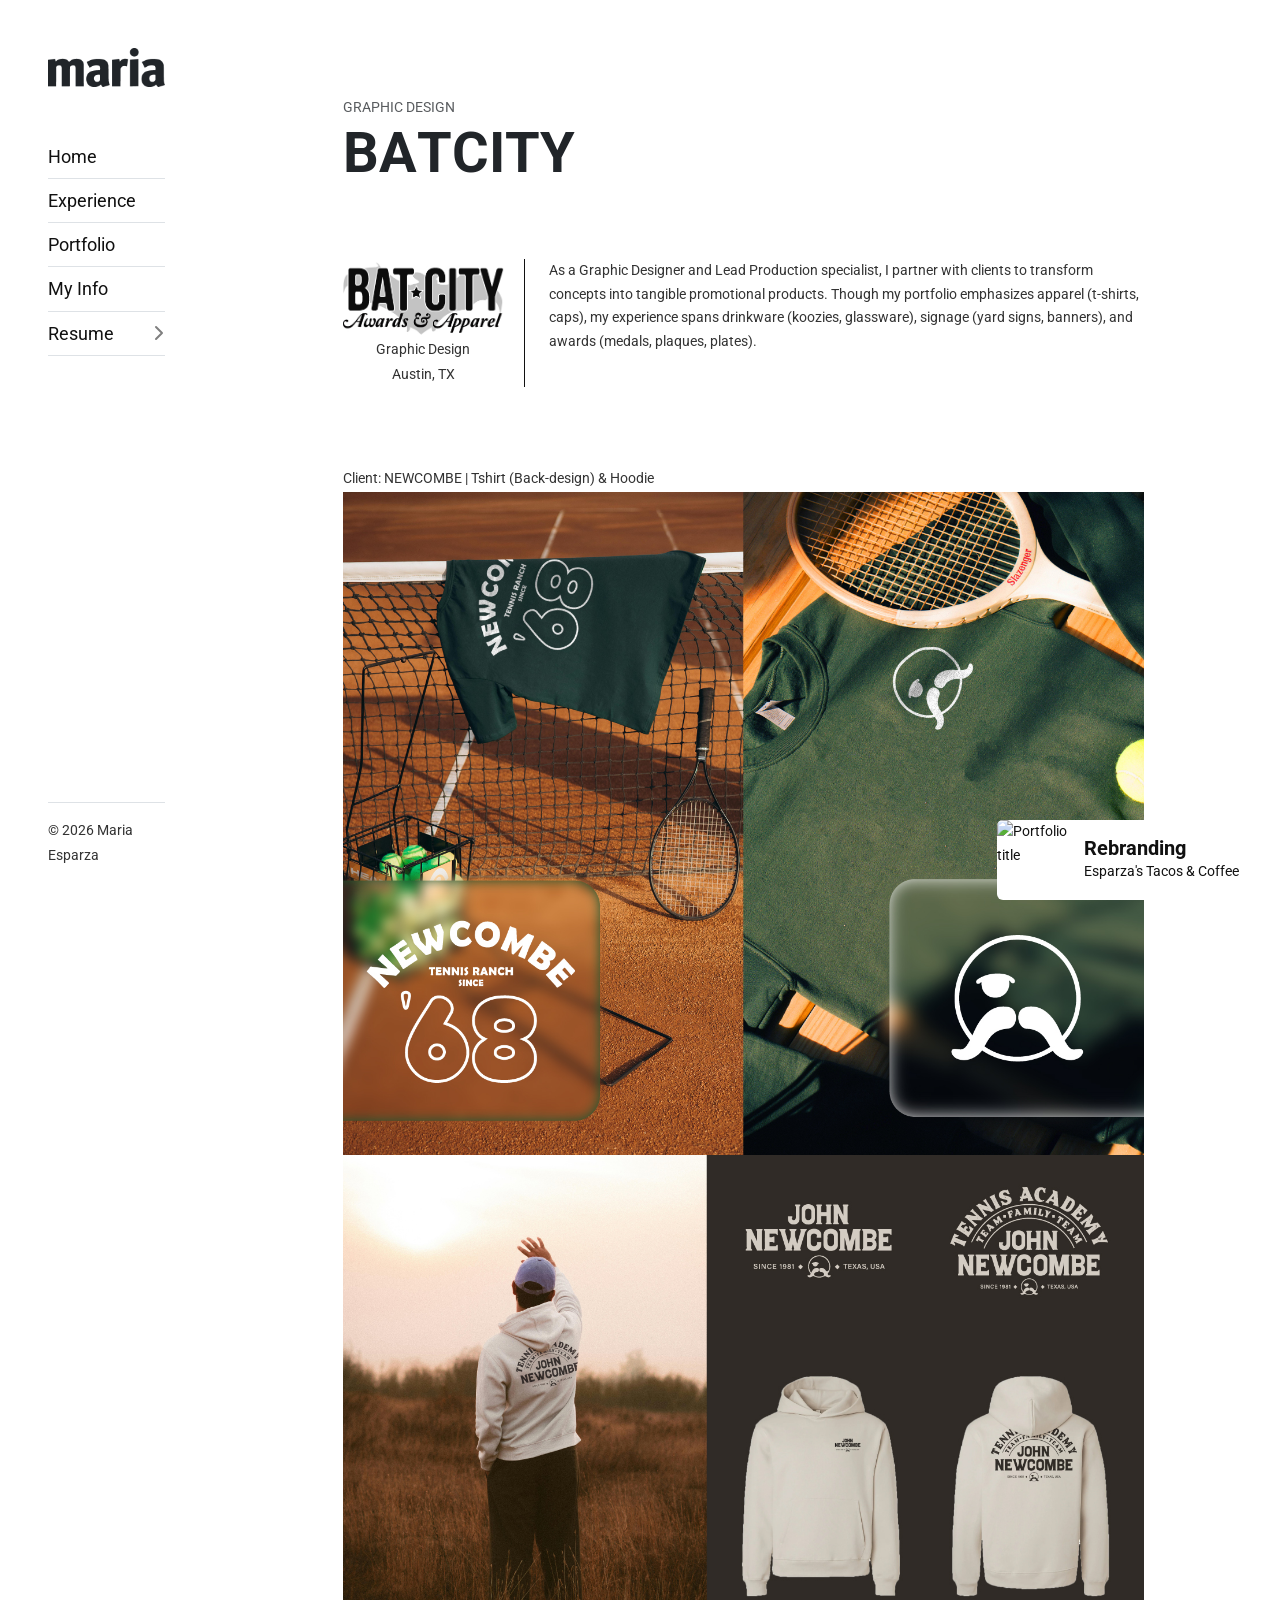
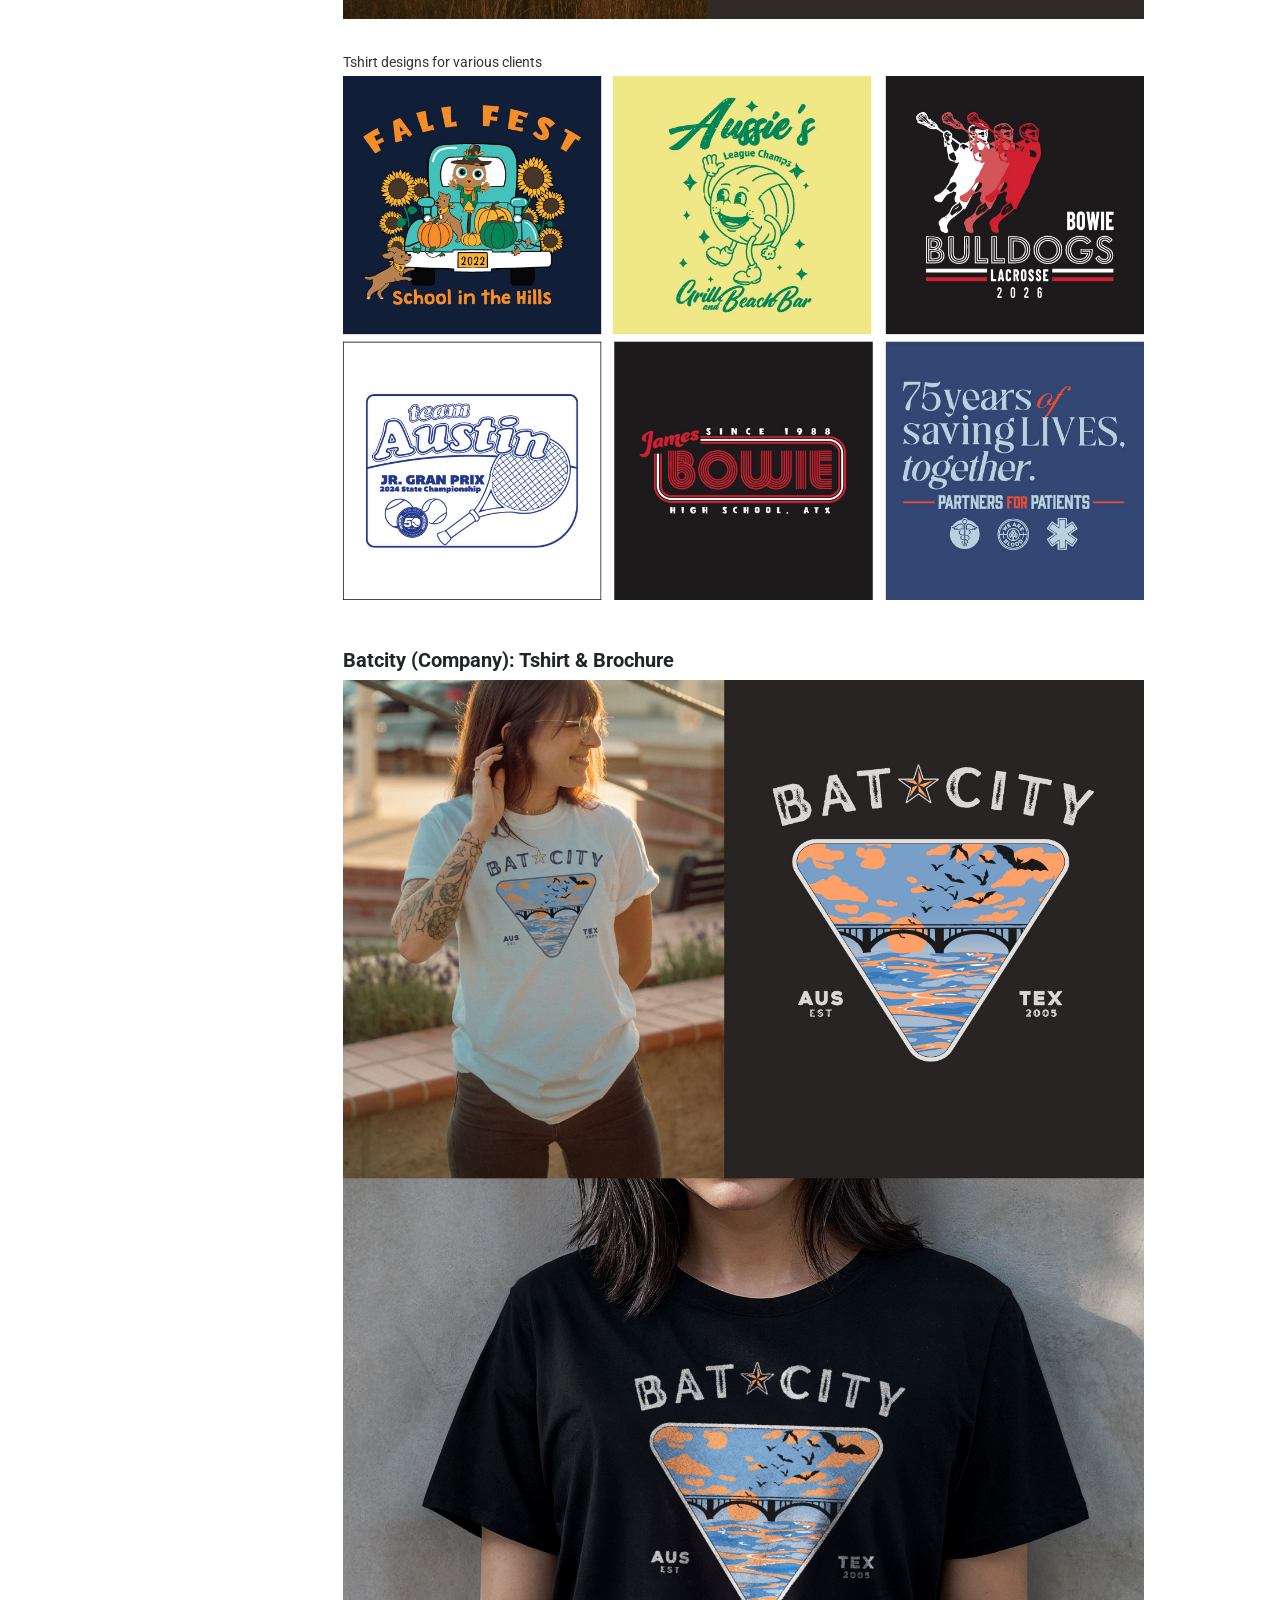
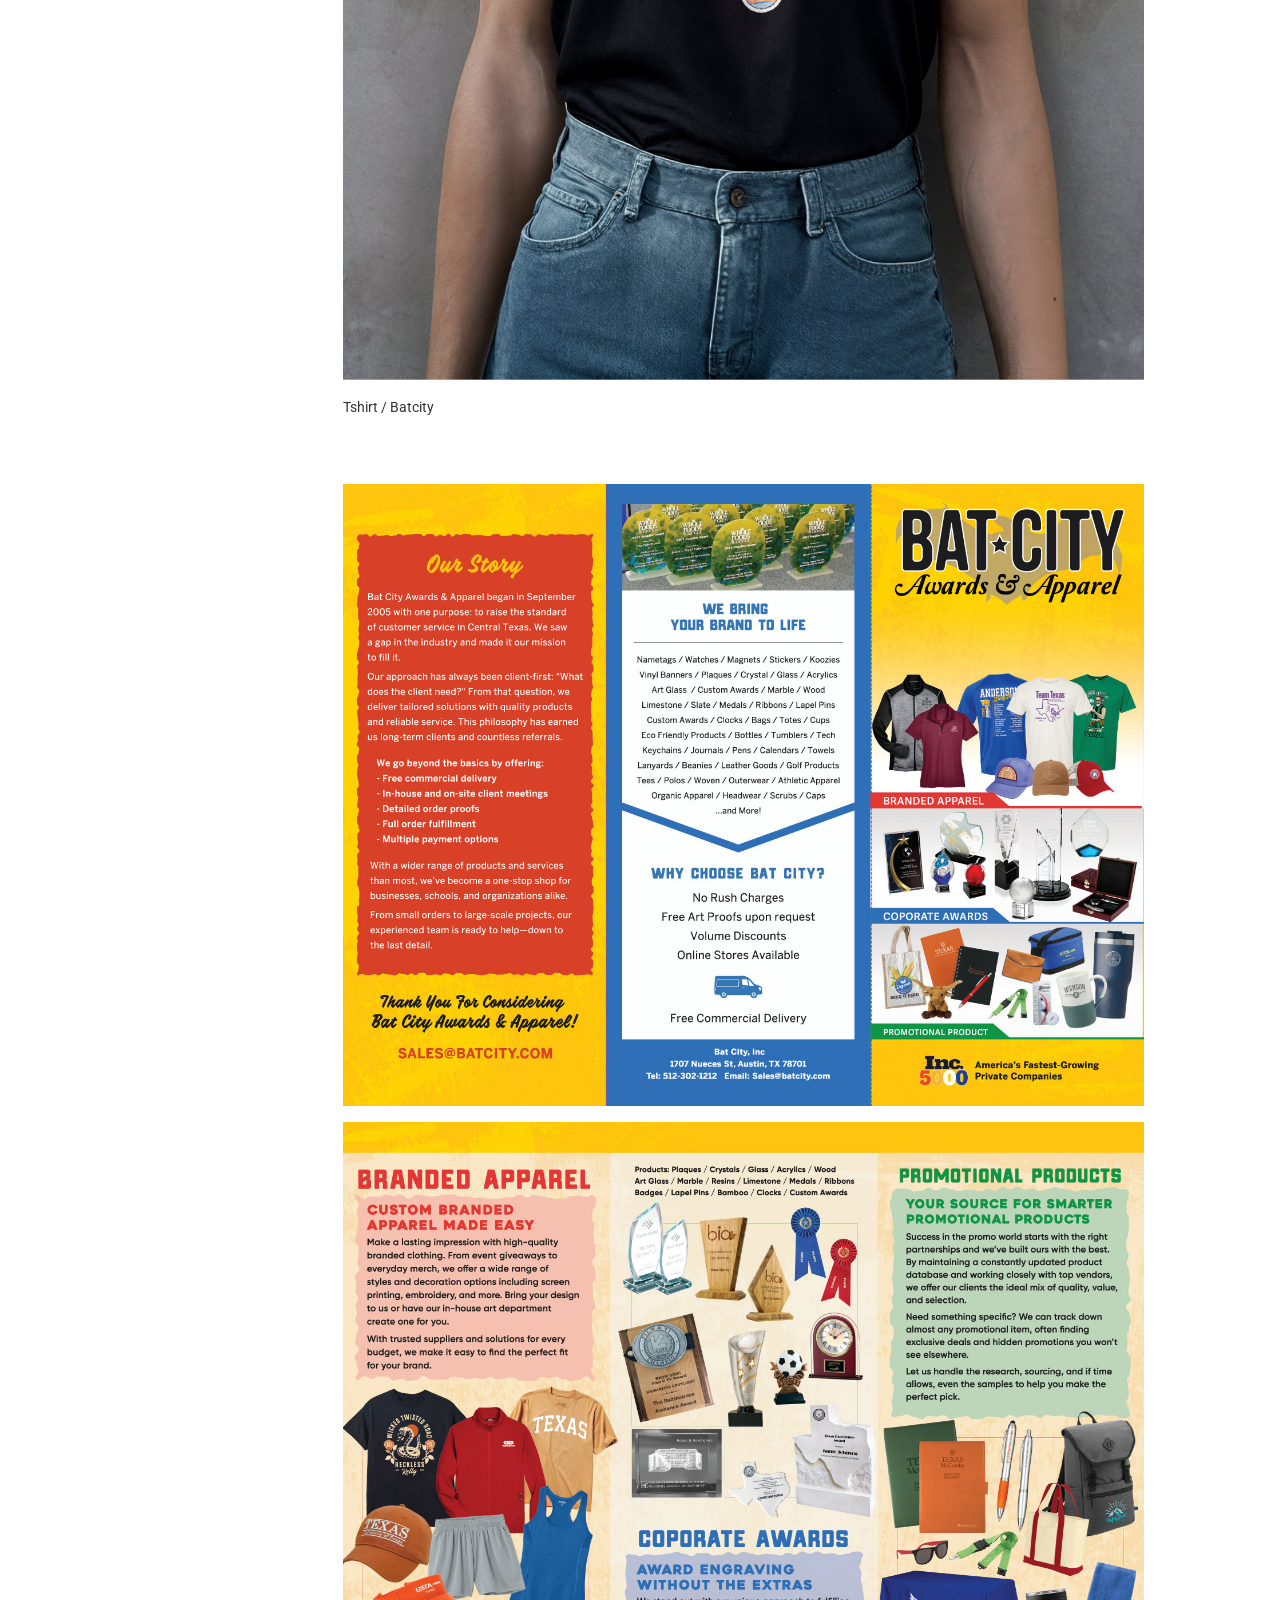
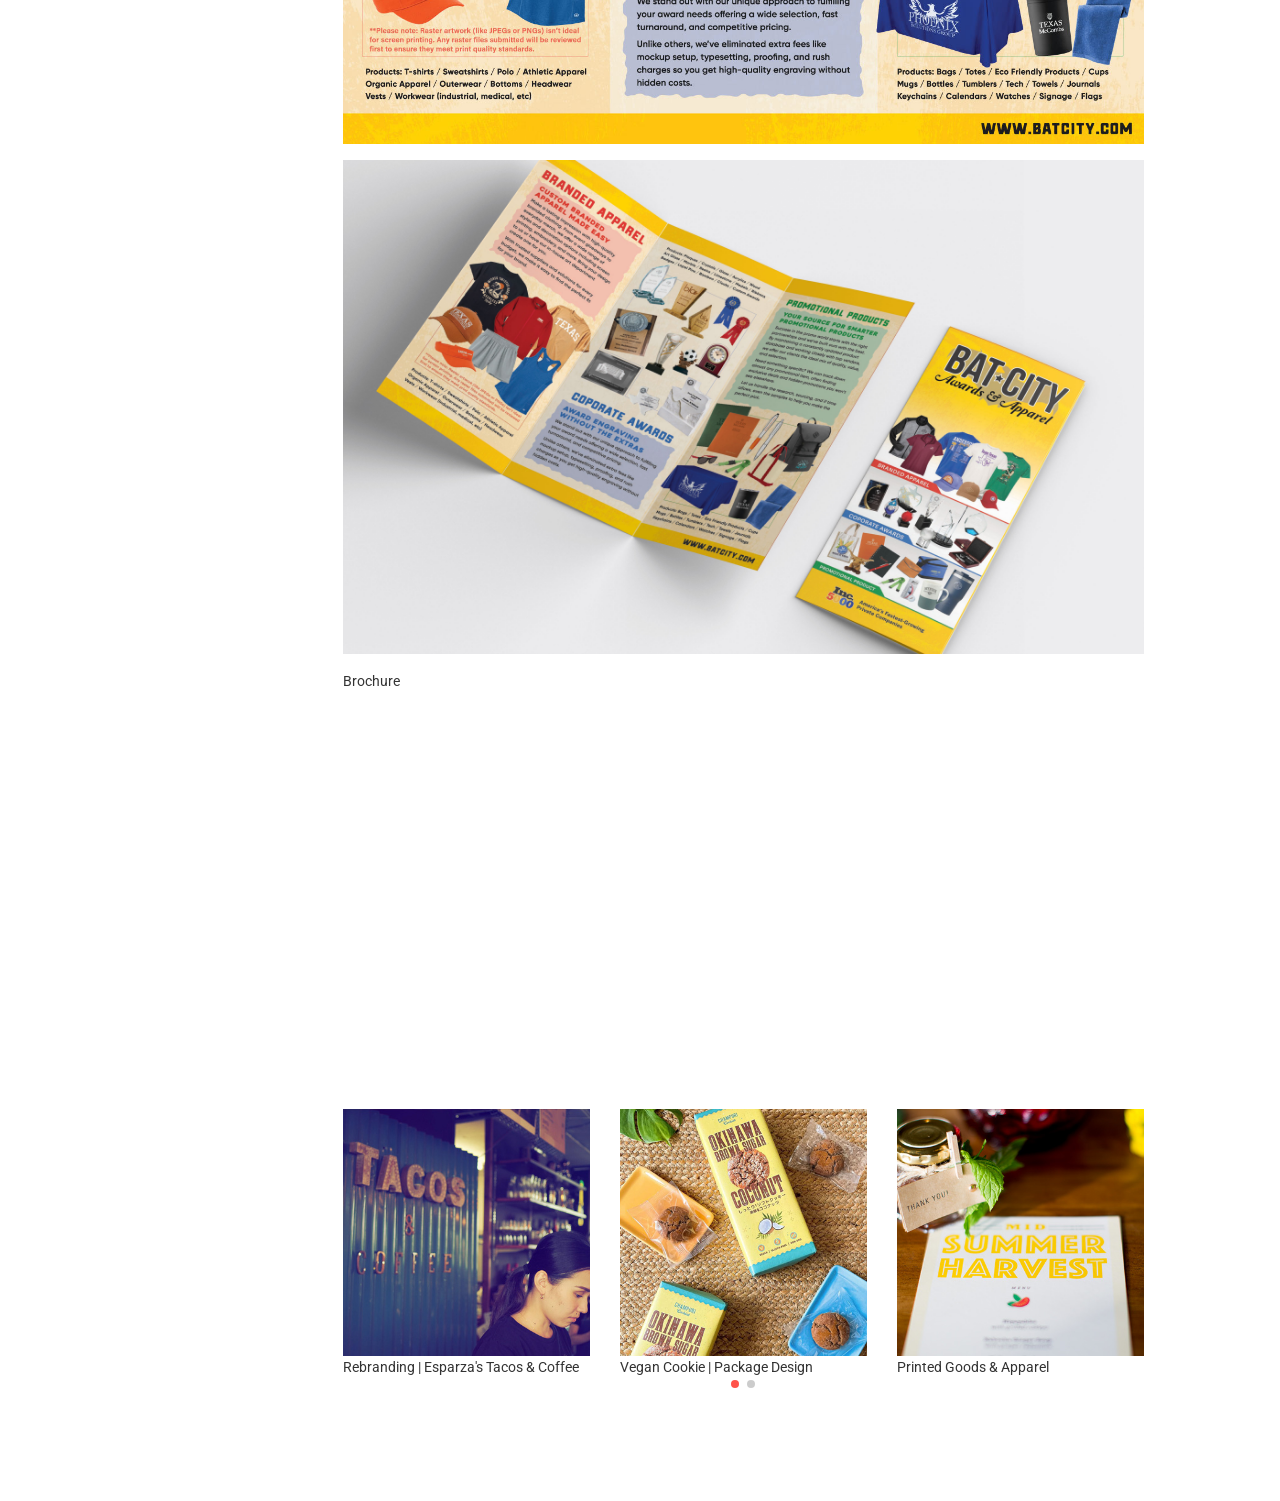
==== batcity-portfolio.html @ 0010e44d "Add files via upload" ====
<!DOCTYPE html>
<html lang="en">

<head>
  <title>Batcity</title>
  <meta charset="utf-8">
  <meta http-equiv="X-UA-Compatible" content="IE=edge">
  <meta name="viewport" content="width=device-width, initial-scale=1.0">
  <meta name="format-detection" content="telephone=no">
  <meta name="apple-mobile-web-app-capable" content="yes">
  <meta name="author" content="">
  <meta name="keywords" content="">
  <meta name="description" content="">
  <link rel="stylesheet" type="text/css" href="css/vendor.css">
  <link href="https://cdn.jsdelivr.net/npm/bootstrap@5.3.1/dist/css/bootstrap.min.css" rel="stylesheet"
    integrity="sha384-4bw+/aepP/YC94hEpVNVgiZdgIC5+VKNBQNGCHeKRQN+PtmoHDEXuppvnDJzQIu9" crossorigin="anonymous">
  <link rel="stylesheet" type="text/css" href="style.css">

  <link rel="preconnect" href="https://fonts.googleapis.com">
  <link rel="preconnect" href="https://fonts.gstatic.com" crossorigin>
  <link href="https://fonts.googleapis.com/css2?family=Roboto:wght@100;300;400;700;900&display=swap" rel="stylesheet">
</head>

<body class="bg-body homepage post-template">
  <svg xmlns="http://www.w3.org/2000/svg" style="display: none;">
		<defs>
			<symbol xmlns="http://www.w3.org/2000/svg" id="instagram" viewBox="0 0 15 15">
				<path fill="none" stroke="currentColor"
					d="M11 3.5h1M4.5.5h6a4 4 0 0 1 4 4v6a4 4 0 0 1-4 4h-6a4 4 0 0 1-4-4v-6a4 4 0 0 1 4-4Zm3 10a3 3 0 1 1 0-6a3 3 0 0 1 0 6Z" />
			</symbol>
			<symbol xmlns="http://www.w3.org/2000/svg" id="facebook" viewBox="0 0 15 15">
				<path fill="none" stroke="currentColor"
					d="M7.5 14.5a7 7 0 1 1 0-14a7 7 0 0 1 0 14Zm0 0v-8a2 2 0 0 1 2-2h.5m-5 4h5" />
			</symbol>
			<symbol xmlns="http://www.w3.org/2000/svg" id="twitter" viewBox="0 0 15 15">
				<path fill="currentColor"
					d="m14.478 1.5l.5-.033a.5.5 0 0 0-.871-.301l.371.334Zm-.498 2.959a.5.5 0 1 0-1 0h1Zm-6.49.082h-.5h.5Zm0 .959h.5h-.5Zm-6.99 7V12a.5.5 0 0 0-.278.916L.5 12.5Zm.998-11l.469-.175a.5.5 0 0 0-.916-.048l.447.223Zm3.994 9l.354.353a.5.5 0 0 0-.195-.827l-.159.474Zm7.224-8.027l-.37.336l.18.199l.265-.04l-.075-.495Zm1.264-.94c.051.778.003 1.25-.123 1.606c-.122.345-.336.629-.723 1l.692.722c.438-.42.776-.832.974-1.388c.193-.546.232-1.178.177-2.006l-.998.066Zm0 3.654V4.46h-1v.728h1Zm-6.99-.646V5.5h1v-.959h-1Zm0 .959V6h1v-.5h-1ZM10.525 1a3.539 3.539 0 0 0-3.537 3.541h1A2.539 2.539 0 0 1 10.526 2V1Zm2.454 4.187C12.98 9.503 9.487 13 5.18 13v1c4.86 0 8.8-3.946 8.8-8.813h-1ZM1.03 1.675C1.574 3.127 3.614 6 7.49 6V5C4.174 5 2.421 2.54 1.966 1.325l-.937.35Zm.021-.398C.004 3.373-.157 5.407.604 7.139c.759 1.727 2.392 3.055 4.73 3.835l.317-.948c-2.155-.72-3.518-1.892-4.132-3.29c-.612-1.393-.523-3.11.427-5.013l-.895-.446Zm4.087 8.87C4.536 10.75 2.726 12 .5 12v1c2.566 0 4.617-1.416 5.346-2.147l-.708-.706Zm7.949-8.009A3.445 3.445 0 0 0 10.526 1v1c.721 0 1.37.311 1.82.809l.74-.671Zm-.296.83a3.513 3.513 0 0 0 2.06-1.134l-.744-.668a2.514 2.514 0 0 1-1.466.813l.15.989ZM.222 12.916C1.863 14.01 3.583 14 5.18 14v-1c-1.63 0-3.048-.011-4.402-.916l-.556.832Z" />
			</symbol>
			<symbol xmlns="http://www.w3.org/2000/svg" id="pinterest" viewBox="0 0 15 15">
				<path fill="none" stroke="currentColor"
					d="m4.5 13.5l3-7m-3.236 3a2.989 2.989 0 0 1-.764-2V7A3.5 3.5 0 0 1 7 3.5h1A3.5 3.5 0 0 1 11.5 7v.5a3 3 0 0 1-3 3a2.081 2.081 0 0 1-1.974-1.423L6.5 9m1 5.5a7 7 0 1 1 0-14a7 7 0 0 1 0 14Z" />
			</symbol>
			<symbol xmlns="http://www.w3.org/2000/svg" id="youtube" viewBox="0 0 15 15">
				<path fill="currentColor"
					d="m1.61 12.738l-.104.489l.105-.489Zm11.78 0l.104.489l-.105-.489Zm0-10.476l.104-.489l-.105.489Zm-11.78 0l.106.489l-.105-.489ZM6.5 5.5l.277-.416A.5.5 0 0 0 6 5.5h.5Zm0 4H6a.5.5 0 0 0 .777.416L6.5 9.5Zm3-2l.277.416a.5.5 0 0 0 0-.832L9.5 7.5ZM0 3.636v7.728h1V3.636H0Zm15 7.728V3.636h-1v7.728h1ZM1.506 13.227c3.951.847 8.037.847 11.988 0l-.21-.978a27.605 27.605 0 0 1-11.568 0l-.21.978ZM13.494 1.773a28.606 28.606 0 0 0-11.988 0l.21.978a27.607 27.607 0 0 1 11.568 0l.21-.978ZM15 3.636c0-.898-.628-1.675-1.506-1.863l-.21.978c.418.09.716.458.716.885h1Zm-1 7.728a.905.905 0 0 1-.716.885l.21.978A1.905 1.905 0 0 0 15 11.364h-1Zm-14 0c0 .898.628 1.675 1.506 1.863l.21-.978A.905.905 0 0 1 1 11.364H0Zm1-7.728c0-.427.298-.796.716-.885l-.21-.978A1.905 1.905 0 0 0 0 3.636h1ZM6 5.5v4h1v-4H6Zm.777 4.416l3-2l-.554-.832l-3 2l.554.832Zm3-2.832l-3-2l-.554.832l3 2l.554-.832Z" />
			</symbol>
			<symbol xmlns="http://www.w3.org/2000/svg" id="dribble" viewBox="0 0 15 15">
				<path fill="none" stroke="currentColor" stroke-linecap="round" stroke-linejoin="round"
					d="M4.839 1.024c3.346 4.041 5.096 7.922 5.704 12.782M.533 6.82c5.985-.138 9.402-1.083 11.97-4.216M2.7 12.594c3.221-4.902 7.171-5.65 11.755-4.293M14.5 7.5a7 7 0 1 0-14 0a7 7 0 0 0 14 0Z" />
			</symbol>
			<symbol xmlns="http://www.w3.org/2000/svg" id="calendar" viewBox="0 0 24 24">
				<g fill="none" stroke="currentColor" stroke-linecap="round" stroke-linejoin="round" stroke-width="2">
					<rect width="20" height="18" x="2" y="4" rx="4" />
					<path d="M8 2v4m8-4v4M2 10h20" />
				</g>
			</symbol>
			<symbol xmlns="http://www.w3.org/2000/svg" id="shopping-bag" viewBox="0 0 24 24">
				<g fill="none" stroke="currentColor" stroke-linecap="round" stroke-linejoin="round" stroke-width="2">
					<path
						d="M3.977 9.84A2 2 0 0 1 5.971 8h12.058a2 2 0 0 1 1.994 1.84l.803 10A2 2 0 0 1 18.833 22H5.167a2 2 0 0 1-1.993-2.16l.803-10Z" />
					<path d="M16 11V6a4 4 0 0 0-4-4v0a4 4 0 0 0-4 4v5" />
				</g>
			</symbol>
			<symbol xmlns="http://www.w3.org/2000/svg" id="gift" viewBox="0 0 24 24">
				<g fill="none" stroke="currentColor" stroke-linecap="round" stroke-linejoin="round" stroke-width="2">
					<rect width="18" height="14" x="3" y="8" rx="2" />
					<path d="M12 5a3 3 0 1 0-3 3m6 0a3 3 0 1 0-3-3m0 0v17m9-7H3" />
				</g>
			</symbol>
			<symbol xmlns="http://www.w3.org/2000/svg" id="arrow-cycle" viewBox="0 0 24 24">
				<g fill="none" stroke="currentColor" stroke-linecap="round" stroke-linejoin="round" stroke-width="2">
					<path
						d="M22 12c0 6-4.39 10-9.806 10C7.792 22 4.24 19.665 3 16m-1-4C2 6 6.39 2 11.806 2C16.209 2 19.76 4.335 21 8" />
					<path d="m7 17l-4-1l-1 4M17 7l4 1l1-4" />
				</g>
			</symbol>
			<symbol xmlns="http://www.w3.org/2000/svg" id="link" viewBox="0 0 24 24">
				<path fill="currentColor"
					d="M12 19a1 1 0 1 0-1-1a1 1 0 0 0 1 1Zm5 0a1 1 0 1 0-1-1a1 1 0 0 0 1 1Zm0-4a1 1 0 1 0-1-1a1 1 0 0 0 1 1Zm-5 0a1 1 0 1 0-1-1a1 1 0 0 0 1 1Zm7-12h-1V2a1 1 0 0 0-2 0v1H8V2a1 1 0 0 0-2 0v1H5a3 3 0 0 0-3 3v14a3 3 0 0 0 3 3h14a3 3 0 0 0 3-3V6a3 3 0 0 0-3-3Zm1 17a1 1 0 0 1-1 1H5a1 1 0 0 1-1-1v-9h16Zm0-11H4V6a1 1 0 0 1 1-1h1v1a1 1 0 0 0 2 0V5h8v1a1 1 0 0 0 2 0V5h1a1 1 0 0 1 1 1ZM7 15a1 1 0 1 0-1-1a1 1 0 0 0 1 1Zm0 4a1 1 0 1 0-1-1a1 1 0 0 0 1 1Z" />
			</symbol>
			<symbol xmlns="http://www.w3.org/2000/svg" id="arrow-left" viewBox="0 0 24 24">
				<path fill="currentColor"
					d="M17 11H9.41l3.3-3.29a1 1 0 1 0-1.42-1.42l-5 5a1 1 0 0 0-.21.33a1 1 0 0 0 0 .76a1 1 0 0 0 .21.33l5 5a1 1 0 0 0 1.42 0a1 1 0 0 0 0-1.42L9.41 13H17a1 1 0 0 0 0-2Z" />
			</symbol>
			<symbol xmlns="http://www.w3.org/2000/svg" id="arrow-right" viewBox="0 0 24 24">
				<path fill="currentColor"
					d="M17.92 11.62a1 1 0 0 0-.21-.33l-5-5a1 1 0 0 0-1.42 1.42l3.3 3.29H7a1 1 0 0 0 0 2h7.59l-3.3 3.29a1 1 0 0 0 0 1.42a1 1 0 0 0 1.42 0l5-5a1 1 0 0 0 .21-.33a1 1 0 0 0 0-.76Z" />
			</symbol>
			<symbol xmlns="http://www.w3.org/2000/svg" id="play" viewBox="0 0 24 24">
				<g fill="none" fill-rule="evenodd">
					<path
						d="M24 0v24H0V0h24ZM12.593 23.258l-.011.002l-.071.035l-.02.004l-.014-.004l-.071-.035c-.01-.004-.019-.001-.024.005l-.004.01l-.017.428l.005.02l.01.013l.104.074l.015.004l.012-.004l.104-.074l.012-.016l.004-.017l-.017-.427c-.002-.01-.009-.017-.017-.018Zm.265-.113l-.013.002l-.185.093l-.01.01l-.003.011l.018.43l.005.012l.008.007l.201.093c.012.004.023 0 .029-.008l.004-.014l-.034-.614c-.003-.012-.01-.02-.02-.022Zm-.715.002a.023.023 0 0 0-.027.006l-.006.014l-.034.614c0 .012.007.02.017.024l.015-.002l.201-.093l.01-.008l.004-.011l.017-.43l-.003-.012l-.01-.01l-.184-.092Z" />
					<path fill="currentColor"
						d="M5.669 4.76a1.469 1.469 0 0 1 2.04-1.177c1.062.454 3.442 1.533 6.462 3.276c3.021 1.744 5.146 3.267 6.069 3.958c.788.591.79 1.763.001 2.356c-.914.687-3.013 2.19-6.07 3.956c-3.06 1.766-5.412 2.832-6.464 3.28c-.906.387-1.92-.2-2.038-1.177c-.138-1.142-.396-3.735-.396-7.237c0-3.5.257-6.092.396-7.235Z" />
				</g>
			</symbol>
			<symbol xmlns="http://www.w3.org/2000/svg" id="category" viewBox="0 0 24 24">
				<path fill="currentColor"
					d="M19 5.5h-6.28l-.32-1a3 3 0 0 0-2.84-2H5a3 3 0 0 0-3 3v13a3 3 0 0 0 3 3h14a3 3 0 0 0 3-3v-10a3 3 0 0 0-3-3Zm1 13a1 1 0 0 1-1 1H5a1 1 0 0 1-1-1v-13a1 1 0 0 1 1-1h4.56a1 1 0 0 1 .95.68l.54 1.64a1 1 0 0 0 .95.68h7a1 1 0 0 1 1 1Z" />
			</symbol>
			<symbol xmlns="http://www.w3.org/2000/svg" id="calendar" viewBox="0 0 24 24">
				<path fill="currentColor"
					d="M19 4h-2V3a1 1 0 0 0-2 0v1H9V3a1 1 0 0 0-2 0v1H5a3 3 0 0 0-3 3v12a3 3 0 0 0 3 3h14a3 3 0 0 0 3-3V7a3 3 0 0 0-3-3Zm1 15a1 1 0 0 1-1 1H5a1 1 0 0 1-1-1v-7h16Zm0-9H4V7a1 1 0 0 1 1-1h2v1a1 1 0 0 0 2 0V6h6v1a1 1 0 0 0 2 0V6h2a1 1 0 0 1 1 1Z" />
			</symbol>
			<symbol xmlns="http://www.w3.org/2000/svg" id="heart" viewBox="0 0 24 24">
				<path fill="currentColor"
					d="M20.16 4.61A6.27 6.27 0 0 0 12 4a6.27 6.27 0 0 0-8.16 9.48l7.45 7.45a1 1 0 0 0 1.42 0l7.45-7.45a6.27 6.27 0 0 0 0-8.87Zm-1.41 7.46L12 18.81l-6.75-6.74a4.28 4.28 0 0 1 3-7.3a4.25 4.25 0 0 1 3 1.25a1 1 0 0 0 1.42 0a4.27 4.27 0 0 1 6 6.05Z" />
			</symbol>
			<symbol xmlns="http://www.w3.org/2000/svg" id="plus" viewBox="0 0 24 24">
				<path fill="currentColor"
					d="M19 11h-6V5a1 1 0 0 0-2 0v6H5a1 1 0 0 0 0 2h6v6a1 1 0 0 0 2 0v-6h6a1 1 0 0 0 0-2Z" />
			</symbol>
			<symbol xmlns="http://www.w3.org/2000/svg" id="minus" viewBox="0 0 24 24">
				<path fill="currentColor" d="M19 11H5a1 1 0 0 0 0 2h14a1 1 0 0 0 0-2Z" />
			</symbol>
			<symbol xmlns="http://www.w3.org/2000/svg" id="cart" viewBox="0 0 24 24">
				<path fill="currentColor"
					d="M8.5 19a1.5 1.5 0 1 0 1.5 1.5A1.5 1.5 0 0 0 8.5 19ZM19 16H7a1 1 0 0 1 0-2h8.491a3.013 3.013 0 0 0 2.885-2.176l1.585-5.55A1 1 0 0 0 19 5H6.74a3.007 3.007 0 0 0-2.82-2H3a1 1 0 0 0 0 2h.921a1.005 1.005 0 0 1 .962.725l.155.545v.005l1.641 5.742A3 3 0 0 0 7 18h12a1 1 0 0 0 0-2Zm-1.326-9l-1.22 4.274a1.005 1.005 0 0 1-.963.726H8.754l-.255-.892L7.326 7ZM16.5 19a1.5 1.5 0 1 0 1.5 1.5a1.5 1.5 0 0 0-1.5-1.5Z" />
			</symbol>
			<symbol xmlns="http://www.w3.org/2000/svg" id="check" viewBox="0 0 24 24">
				<path fill="currentColor"
					d="M18.71 7.21a1 1 0 0 0-1.42 0l-7.45 7.46l-3.13-3.14A1 1 0 1 0 5.29 13l3.84 3.84a1 1 0 0 0 1.42 0l8.16-8.16a1 1 0 0 0 0-1.47Z" />
			</symbol>
			<symbol xmlns="http://www.w3.org/2000/svg" id="trash" viewBox="0 0 24 24">
				<path fill="currentColor"
					d="M10 18a1 1 0 0 0 1-1v-6a1 1 0 0 0-2 0v6a1 1 0 0 0 1 1ZM20 6h-4V5a3 3 0 0 0-3-3h-2a3 3 0 0 0-3 3v1H4a1 1 0 0 0 0 2h1v11a3 3 0 0 0 3 3h8a3 3 0 0 0 3-3V8h1a1 1 0 0 0 0-2ZM10 5a1 1 0 0 1 1-1h2a1 1 0 0 1 1 1v1h-4Zm7 14a1 1 0 0 1-1 1H8a1 1 0 0 1-1-1V8h10Zm-3-1a1 1 0 0 0 1-1v-6a1 1 0 0 0-2 0v6a1 1 0 0 0 1 1Z" />
			</symbol>
			<symbol xmlns="http://www.w3.org/2000/svg" id="star-outline" viewBox="0 0 15 15">
				<path fill="none" stroke="currentColor" stroke-linecap="round" stroke-linejoin="round"
					d="M7.5 9.804L5.337 11l.413-2.533L4 6.674l2.418-.37L7.5 4l1.082 2.304l2.418.37l-1.75 1.793L9.663 11L7.5 9.804Z" />
			</symbol>
			<symbol xmlns="http://www.w3.org/2000/svg" id="star-solid" viewBox="0 0 15 15">
				<path fill="currentColor"
					d="M7.953 3.788a.5.5 0 0 0-.906 0L6.08 5.85l-2.154.33a.5.5 0 0 0-.283.843l1.574 1.613l-.373 2.284a.5.5 0 0 0 .736.518l1.92-1.063l1.921 1.063a.5.5 0 0 0 .736-.519l-.373-2.283l1.574-1.613a.5.5 0 0 0-.283-.844L8.921 5.85l-.968-2.062Z" />
			</symbol>
			<symbol xmlns="http://www.w3.org/2000/svg" id="search" viewBox="0 0 24 24">
				<path fill="currentColor"
					d="M21.71 20.29L18 16.61A9 9 0 1 0 16.61 18l3.68 3.68a1 1 0 0 0 1.42 0a1 1 0 0 0 0-1.39ZM11 18a7 7 0 1 1 7-7a7 7 0 0 1-7 7Z" />
			</symbol>
			<symbol xmlns="http://www.w3.org/2000/svg" id="user" viewBox="0 0 24 24">
				<path fill="currentColor"
					d="M15.71 12.71a6 6 0 1 0-7.42 0a10 10 0 0 0-6.22 8.18a1 1 0 0 0 2 .22a8 8 0 0 1 15.9 0a1 1 0 0 0 1 .89h.11a1 1 0 0 0 .88-1.1a10 10 0 0 0-6.25-8.19ZM12 12a4 4 0 1 1 4-4a4 4 0 0 1-4 4Z" />
			</symbol>
			<symbol xmlns="http://www.w3.org/2000/svg" id="close" viewBox="0 0 15 15">
				<path fill="currentColor"
					d="M7.953 3.788a.5.5 0 0 0-.906 0L6.08 5.85l-2.154.33a.5.5 0 0 0-.283.843l1.574 1.613l-.373 2.284a.5.5 0 0 0 .736.518l1.92-1.063l1.921 1.063a.5.5 0 0 0 .736-.519l-.373-2.283l1.574-1.613a.5.5 0 0 0-.283-.844L8.921 5.85l-.968-2.062Z" />
			</symbol>
			<symbol xmlns="http://www.w3.org/2000/svg" id="quote" viewBox="0 0 448 512">
				<path fill="currentColor" d="M0 216C0 149.7 53.7 96 120 96h8c17.7 0 32 14.3 32 32s-14.3 32-32 32h-8c-30.9 0-56 25.1-56 56v8h64c35.3 0 64 28.7 64 64v64c0 35.3-28.7 64-64 64H64c-35.3 0-64-28.7-64-64V216zm256 0c0-66.3 53.7-120 120-120h8c17.7 0 32 14.3 32 32s-14.3 32-32 32h-8c-30.9 0-56 25.1-56 56v8h64c35.3 0 64 28.7 64 64v64c0 35.3-28.7 64-64 64h-64c-35.3 0-64-28.7-64-64V216z"/>
			</symbol>
      <symbol xmlns="http://www.w3.org/2000/svg" id="folder" viewBox="0 0 18 18" fill="none">
        <path d="M14.0946 4.04689H9.56953L9.33895 3.3259C9.18947 2.90285 8.9122 2.53678 8.54555 2.27842C8.1789 2.02006 7.74102 1.8822 7.29258 1.88393H4.00687C3.43356 1.88393 2.88374 2.11181 2.47835 2.51744C2.07296 2.92308 1.84521 3.47324 1.84521 4.04689V13.4197C1.84521 13.9934 2.07296 14.5435 2.47835 14.9492C2.88374 15.3548 3.43356 15.5827 4.00687 15.5827H14.0946C14.6679 15.5827 15.2177 15.3548 15.6231 14.9492C16.0285 14.5435 16.2562 13.9934 16.2562 13.4197V6.20985C16.2562 5.6362 16.0285 5.08604 15.6231 4.68041C15.2177 4.27477 14.6679 4.04689 14.0946 4.04689ZM14.8151 13.4197C14.8151 13.6109 14.7392 13.7943 14.6041 13.9295C14.469 14.0648 14.2857 14.1407 14.0946 14.1407H4.00687C3.81577 14.1407 3.63249 14.0648 3.49736 13.9295C3.36223 13.7943 3.28632 13.6109 3.28632 13.4197V4.04689C3.28632 3.85567 3.36223 3.67229 3.49736 3.53707C3.63249 3.40186 3.81577 3.3259 4.00687 3.3259H7.29258C7.44364 3.32551 7.591 3.37264 7.71384 3.46061C7.83667 3.54859 7.92877 3.67297 7.97711 3.81617L8.3662 4.99859C8.41454 5.1418 8.50664 5.26618 8.62947 5.35415C8.75231 5.44213 8.89967 5.48925 9.05073 5.48886H14.0946C14.2857 5.48886 14.469 5.56483 14.6041 5.70004C14.7392 5.83525 14.8151 6.01863 14.8151 6.20985V13.4197Z" fill="black"/>
      </symbol>
      <symbol xmlns="http://www.w3.org/2000/svg" id="clock" viewBox="0 0 18 18" fill="none">
        <path d="M11.0931 9.19042L9.58134 8.3173V5.12838C9.58134 4.93716 9.50543 4.75377 9.3703 4.61856C9.23517 4.48335 9.05189 4.40739 8.86079 4.40739C8.66969 4.40739 8.48641 4.48335 8.35128 4.61856C8.21615 4.75377 8.14024 4.93716 8.14024 5.12838V8.73331C8.14024 8.85987 8.17354 8.9842 8.23678 9.0938C8.30002 9.2034 8.39098 9.29441 8.50051 9.35769L10.3725 10.4392C10.4545 10.4873 10.5452 10.5186 10.6393 10.5315C10.7335 10.5444 10.8292 10.5385 10.9211 10.5142C11.013 10.4899 11.0991 10.4477 11.1746 10.3899C11.2501 10.3322 11.3134 10.26 11.3609 10.1777C11.4084 10.0953 11.4392 10.0044 11.4515 9.91012C11.4637 9.81583 11.4572 9.72004 11.4323 9.62828C11.4074 9.53652 11.3646 9.45059 11.3064 9.37544C11.2482 9.3003 11.1757 9.23741 11.0931 9.19042ZM8.86079 1.52344C7.43567 1.52344 6.04256 1.94629 4.85762 2.73852C3.67268 3.53075 2.74913 4.65678 2.20376 5.97421C1.6584 7.29165 1.5157 8.74131 1.79373 10.1399C2.07175 11.5385 2.75801 12.8231 3.76572 13.8315C4.77343 14.8398 6.05733 15.5265 7.45506 15.8047C8.8528 16.0828 10.3016 15.9401 11.6182 15.3944C12.9349 14.8487 14.0602 13.9246 14.852 12.7389C15.6437 11.5532 16.0663 10.1593 16.0663 8.73331C16.0642 6.82178 15.3044 4.98914 13.9535 3.63748C12.6027 2.28582 10.7712 1.52554 8.86079 1.52344ZM8.86079 14.5012C7.7207 14.5012 6.60621 14.1629 5.65826 13.5291C4.7103 12.8954 3.97146 11.9945 3.53517 10.9406C3.09887 9.88665 2.98472 8.72691 3.20714 7.60805C3.42956 6.48919 3.97857 5.46145 4.78474 4.65479C5.5909 3.84814 6.61802 3.2988 7.73621 3.07624C8.8544 2.85369 10.0134 2.96791 11.0667 3.40447C12.12 3.84103 13.0203 4.58031 13.6537 5.52884C14.2871 6.47737 14.6252 7.59253 14.6252 8.73331C14.6233 10.2625 14.0154 11.7284 12.9347 12.8097C11.8541 13.891 10.389 14.4993 8.86079 14.5012Z" fill="black"/>
      </symbol>
		</defs>
	</svg>

  <a class="menu-btn"><span></span></a>

  <div class="container-fluid">

    <header id="header-nav" class="col-lg-2 position-fixed px-5 bg-white h-100">
			<div class="header-wrap d-flex flex-column justify-content-between h-100">
				<div class="navigation">
					<div class="site-logo mt-5">
						<a href="index.html">
							<img src="images/logo.gif" alt="logo" class="img-fluid">
						</a>
					</div>

					<nav id="one-page-menu" class="vertical-menu my-5">
						<ul class="menu-list list-unstyled">
							<li><a href="index.html#billboard" class="nav-link">Home</a></li>
							<li><a href="index.html#experience" class="nav-link">Experience</a></li>
							<li><a href="#portfolio" class="nav-link">Portfolio</a></li>
							<li><a href="index.html#contact" class="nav-link">My Info</a></li>
              <li>
                <a class="nav-link btn-toggle d-flex justify-content-between align-items-center collapsed"
                  data-bs-toggle="collapse" data-bs-target="#pages-collapse" aria-expanded="false">
                  Resume
                </a>
                <div id="pages-collapse" class="collapse">
                  <ul class="list-unstyled py-3">

                    <li>
                      <a href="files/MariaGraphics-Resume.docx" download="MariaGraphics-Resume.docx">download (Word) </a>
                    </li>
                    <li>
                      <a href="files/MariaGraphics-Resume.pdf" download="MariaGraphics-Resume.pdf">download (Pdf) </a>
                    </li>
                    
                  </ul>
                </div>
              </li>
						</ul>
					</nav>
				</div>
				<div class="mt-5">

                <p  class="py-3 border-top d-flex">© 2026 Maria Esparza</p>

				</div>
			</div>
		</header>

    <div class="card border-0 position-fixed bottom-0 end-0" style="max-width: 340px;z-index: 5;">
      <a href="single-portfolio.html">
        <div class="row g-0">
          <div class="col-3">
            <img src="images/port-item4.jpg" class="img-fluid rounded-start" alt="Portfolio title">
          </div>
          <div class="col-9">
            <div class="card-body">
              <h5 class="card-title mb-0">Rebranding</h5>
              <p class="card-text">Esparza's Tacos & Coffee</p>
            </div>
          </div>
        </div>
      </a>
    </div>

    <main class="col-lg-10 offset-lg-2">
      <div class="container">

        <div class="justify-content-center px-1 mx-1 px-xl-5 mx-xl-5">

          <section id="about" class="my-5 py-5" data-aos="fade-up">
            <span class="text-muted text-uppercase">Graphic Design</span>
            <div class="row d-flex flex-wrap">
              <div class="col-lg-12 pb-5">
                <h1 class="display-4 txt-fx slide-up">BATCITY</h1>
              </div>
            </div>
            <div class="row">
              <div class="col-lg-3 pb-5">
				                <div data-aos="fade-up" data-aos-delay="200">
                  <ul class="list-unstyled d-flex gap-2 gap-md-5 flex-column flex-md-row">
                    <li>
                      <p style="text-align: center; padding-right: 20px;" class="vl"><img src="images/batcity.jpg" alt="portfolio" class="img-fluid">
					 Graphic Design<br/> Austin, TX</p>
                    </li>


                  </ul>
                </div>

              </div>
              <div class="col-lg-9 pb-5">
                <div class="fs-5" data-aos="fade-up" data-aos-delay="300">
                  <p style="font-size: 14px;">As a Graphic Designer and Lead Production specialist, I partner with clients
					to transform concepts into tangible promotional products. Though my portfolio emphasizes apparel
					(t-shirts, caps), my experience spans drinkware (koozies, glassware), signage (yard signs, banners), 
					and awards (medals, plaques, plates).</p>
                </div>
              </div>

            </div>
            <div class="row">
              <div class="col-lg-12">
                <div class="portfolio-image">
			
                  <figure>
				 <figcaption>Client: NEWCOMBE | Tshirt (Back-design) & Hoodie </figcaption>
                    <img src="images/Batcity-JNewcombe68.jpg" alt="portfolio" class="img-fluid">
                    <img src="images/Batcity-JNewcombe.jpg" alt="portfolio" class="img-fluid">
                  </figure>
                 
                </div>
              </div>

            </div>
            <div class="row">
              <div class="col-lg-12">
                <div class="portfolio-image py-3">
				<figcaption>Tshirt designs for various clients</figcaption>
                  <figure>
                    <img src="images/Batcity-tshirt-design-collection.jpg" alt="portfolio" class="img-fluid">
                  </figure>
                  
                </div>
              </div>
            </div>
            <div class="row">
              <div class="col-lg-12">
                <div class="portfolio-image py-3">
					<h5>Batcity (Company): Tshirt & Brochure</h5>
                  <figure>
                    <img src="images/batcity-black-tee.jpg" alt="portfolio" class="img-fluid">
                  </figure>
                  <figcaption>Tshirt / Batcity </figcaption>
                </div>
              </div>
            </div>
            <div class="row">
              <div class="col-lg-12">
                <div class="portfolio-image py-5">
					
                  <figure><img src="images/BatCityBrochure-SideCover.jpg" alt="portfolio" class="img-fluid"></figure>
					 <figure><img src="images/BatCityBrochure-inside.jpg" alt="portfolio" class="img-fluid"></figure>
					  <figure><img src="images/batcity-brochure.jpg" alt="portfolio" class="img-fluid"></figure>
                  <figcaption>Brochure</figcaption>
                </div>
              </div>
            </div>
          </section>

        
                 <section id="portfolio" class="my-5 py-5 bg-text">
            <div class="section-header my-5" data-aos="fade-up">
              <div class="row justify-content-center g-5">
                <div class="col-lg-6">
                  <h5 class="display-3 txt-fx slide-up" style="text-align: center;">Portfolio</h5>
                </div>

              </div>
            </div>
            <div class="swiper portfolio-Swiper portfolio-content py-4" data-aos="fade-up">
              <div class="swiper-wrapper">
                <div class="swiper-slide">
                  <div class="image-holder">
                    <a href="Esparzas-Portfolio.html" title="portfolio details"><img src="images/etc-thumb.jpg"
                        alt="portfolio" class="img-fluid"></a>
                  </div>
                  <div class="caption d-flex justify-content-between align-items-center">
                    <div class="title">Rebranding | Esparza's Tacos & Coffee</div>
                  </div>
                </div>

                <div class="swiper-slide">
                  <div class="image-holder">
                    <a href="Champuri-portfolio.html" title="portfolio details"><img src="images/c-cookie-thumb.jpg"
                        alt="portfolio" class="img-fluid"></a>
                  </div>
                  <div class="caption d-flex justify-content-between align-items-center">
                    <div class="title">Vegan Cookie | Package Design</div>
                  </div>
                </div>
                <div class="swiper-slide">
                  <div class="image-holder">
                    <a href="SummerHarvest-Portfolio.html" title="portfolio details"><img src="images/summerharvest-thumb.jpg"
                        alt="portfolio" class="img-fluid"></a>
                  </div>
                  <div class="caption d-flex justify-content-between align-items-center">
                    <div class="title">Printed Goods & Apparel</div>
                  </div>
                </div>
                <div class="swiper-slide">
                  <div class="image-holder">
                    <a href="Mech-portfolio.html" title="portfolio details"><img src="images/merch-thumb.jpg"
                        alt="portfolio" class="img-fluid"></a>
                  </div>
                  <div class="caption d-flex justify-content-between align-items-center">
                    <div class="title">Merchandise Goods</div>
                  </div>
                </div>
              </div>
              <div class="swiper-pagination mt-5"></div>
            </div>
          </section>
</div>
      </div>
    </main>

  </div>

  <script src="js/jquery-1.11.0.min.js"></script>
  <script src="https://cdn.jsdelivr.net/npm/bootstrap@5.3.1/dist/js/bootstrap.bundle.min.js"
    integrity="sha384-HwwvtgBNo3bZJJLYd8oVXjrBZt8cqVSpeBNS5n7C8IVInixGAoxmnlMuBnhbgrkm"
    crossorigin="anonymous"></script>
  <script src="js/plugins.js"></script>
  <script src="js/script.js"></script>
</body>

</html>
---- style.css ----
/*
Theme Name: Julie Creative Portfolio
Theme URI: https://templatesjungle.com/
Author: TemplatesJungle
Author URI: https://templatesjungle.com/
Description: Julie Creative Portfolio is specially designed product packaged for designers portfolio websites.
Version: 1.1
*/

/*--------------------------------------------------------------
This is main CSS file that contains custom style rules used in this template
--------------------------------------------------------------*/

/*------------------------------------*\
    Table of contents
\*------------------------------------*/
/*------------------------------------------------
CSS STRUCTURE:

1. VARIABLES
2. GENERAL TYPOGRAPHY

--------------------------------------------------------------*/
:root,
[data-bs-theme=light] {
  --heading-font: "Roboto", Verdana, serif;
  --heading-font-weight: 700;
  --heading-color: var(--bs-dark);
  --heading-line-height: 1.2;

  --swiper-theme-color: var(--bs-primary);

  --custom-easing: cubic-bezier(.17, .67, .83, .67);

  /* theme colors */
  --bs-body-font-family: "Roboto", Verdana, sans-serif;
  --bs-body-font-size: 0.9rem;
  --bs-body-font-weight: 400;
  --bs-body-line-height: 1.7;
  --bs-body-color: #333;
  --bs-body-color-rgb: 51, 51, 51;

  --bs-primary: #FF534A;
  --bs-primary-dark: #d33a32;
  --bs-secondary: #FDEEE9;
  --bs-black: #111;
  --bs-light: #F1F1F0;
  --bs-dark: #212529;
  --bs-gray: #949494;
  --bs-gray-dark: #51565b;

  --bs-primary-rgb: 255, 83, 74;
  --bs-secondary-rgb: 253, 238, 233;
  --bs-black-rgb: 17, 17, 17;
  --bs-light-rgb: 241, 241, 240;
  --bs-dark-rgb: 33, 37, 41;

  --bs-link-color: var(--bs-dark);
  --bs-link-color-rgb: 17, 17, 17;
  --bs-link-decoration: underline;
  --bs-link-hover-color: var(--bs-primary);
  --bs-link-hover-color-rgb: 169, 128, 115;

  --bs-gutter-x: 2.5rem;
}

.container,
.container-fluid,
.container-lg,
.container-md,
.container-sm,
.container-xl,
.container-xxl {
  /* spacing */
  --bs-gutter-x: 2.5rem;
}

h1,
h2,
h3,
h4,
h5,
h6,
.display-1,
.display-2,
.display-3,
.display-4,
.display-5,
.display-6 {
  font-family: var(--heading-font);
  font-weight: var(--heading-font-weight);
  line-height: var(--heading-line-height);
  color: var(--heading-color);
}

a {
  text-decoration: none;
  transition: all 0.3s ease-out;
}

/* Dropdown */
.dropdown-menu {
  --bs-dropdown-border-radius: 0;
  --bs-dropdown-border-width: 0;
}

.dropdown-item {
  --bs-dropdown-item-padding-y: 0.25rem;
  --bs-dropdown-item-padding-x: 1rem;
  --bs-dropdown-link-color: var(--bs-black);
  --bs-dropdown-item-border-radius: 0;
}

.dropdown-item.active,
.dropdown-item:active {
  --bs-dropdown-link-active-color: var(--bs-light);
  --bs-dropdown-link-active-bg: var(--bs-black);
}

/* list group */
.list-group-item {
  --bs-list-group-item-padding-x: 0;
  --bs-list-group-border-width: 0;
}

/* btn */
.btn {
  --bs-btn-border-radius: 0;
}

.btn-primary {
  --bs-btn-color: #fff;
  --bs-btn-bg: var(--bs-primary);
  --bs-btn-border-color: var(--bs-primary);
  --bs-btn-hover-color: #fff;
  --bs-btn-hover-bg: var(--bs-primary-dark);
  --bs-btn-hover-border-color: var(--bs-primary-dark);
  --bs-btn-focus-shadow-rgb: 49, 132, 253;
  --bs-btn-active-color: #fff;
  --bs-btn-active-bg: var(--bs-secondary);
  --bs-btn-active-border-color: var(--bs-secondary);
  --bs-btn-active-shadow: inset 0 3px 5px rgba(0, 0, 0, 0.125);
  --bs-btn-disabled-color: #fff;
  --bs-btn-disabled-bg: var(--bs-primary);
  --bs-btn-disabled-border-color: var(--bs-primary);
}

.btn-outline-primary {
  --bs-btn-color: var(--bs-primary);
  --bs-btn-border-color: var(--bs-primary);
  --bs-btn-hover-color: #fff;
  --bs-btn-hover-bg: var(--bs-primary);
  --bs-btn-hover-border-color: var(--bs-primary);
  --bs-btn-focus-shadow-rgb: 13, 110, 253;
  --bs-btn-active-color: #fff;
  --bs-btn-active-bg: var(--bs-primary);
  --bs-btn-active-border-color: var(--bs-primary);
  --bs-btn-active-shadow: inset 0 3px 5px rgba(0, 0, 0, 0.125);
  --bs-btn-disabled-color: var(--bs-primary);
  --bs-btn-disabled-bg: transparent;
  --bs-btn-disabled-border-color: var(--bs-primary);
  --bs-gradient: none;
}

.pagination {
  --bs-pagination-active-bg: var(--bs-black);
  --bs-pagination-border-width: 0;
  --bs-pagination-border-radius: 0;
}

/* breadcrumb */
.breadcrumb {
  --bs-breadcrumb-item-padding-x: 1em;
}

/* text white */
.text-white {
  --heading-color: var(--bs-light);
  --bs-breadcrumb-item-active-color: var(--bs-light);
  --bs-breadcrumb-divider-color: var(--bs-light);
  --bs-link-color-rgb: var(--bs-light-rgb);
  --bs-link-hover-color-rgb: var(--bs-light-rgb);
}

.text-white .nav-link {
  --bs-nav-link-color: var(--bs-light);
  --bs-nav-link-hover-color: var(--bs-light);
  --bs-nav-link-active-color: var(--bs-light);
  --bs-navbar-active-color: var(--bs-light);
}

/* accordion */
.accordion {
  --bs-accordion-border-width: 0;
  --bs-accordion-border-radius: 0;
  --bs-accordion-inner-border-radius: 0;
  --bs-accordion-btn-padding-x: 0;
  --bs-accordion-btn-padding-y: 1rem;
  --bs-accordion-btn-color: var(--bs-dark);
  --bs-accordion-btn-bg: transparent;
  --bs-accordion-btn-focus-border-color: var(--bs-dark);
  --bs-accordion-btn-focus-box-shadow: none;
  --bs-accordion-body-padding-x: 0;
  --bs-accordion-body-padding-y: 1rem;
  --bs-accordion-active-color: var(--bs-dark);
  --bs-accordion-active-bg: transparent;
}

.accordion-button {
  font-size: 1.2rem;
  border-bottom: 1px solid var(--bs-border-color);
}

/* form control */
.form-control:focus {
  border-color: #ccc;
  box-shadow: 0 0 0 0.25rem rgba(200, 200, 200, .25);
}

/* dark theme */
[data-bs-theme=dark] {
  color-scheme: dark;

  --heading-color: #fff;
  --bs-heading-color: #fff;
  --bs-link-color: #CCCCCC;
  --bs-link-hover-color: var(--bs-primary);
  --bs-link-color-rgb: 204, 204, 204;
  --bs-link-hover-color-rgb: 131, 169, 172;
  --bs-body-color: var(--bs-light);
  --bs-body-color-rgb: 241, 241, 240;
  --bs-body-bg: #111;
  --bs-body-bg-rgb: 17, 17, 41;

  color: var(--bs-gray);
}

[data-bs-theme=dark] .dropdown-item {
  --bs-dropdown-link-color: var(--bs-light);
  --bs-dropdown-link-hover-color: var(--bs-white);
}

[data-bs-theme=dark] .bg-white,
[data-bs-theme=dark] .bg-light {
  --bs-bg-opacity: 0.1;
}

/* end of Bootstrap Color Theme */
@media (min-width: 1200px) {

  .container,
  .container-lg,
  .container-md,
  .container-sm,
  .container-xl {
    max-width: 1440px;
  }
}

/* one page menu */
#one-page-menu .nav-link {
  position: relative;
  color: #111;
  font-size: 1.125rem;
  font-style: normal;
  font-weight: 400;
  line-height: 240%;
  border-bottom: 1px solid var(--bs-gray-300);
}

#one-page-menu .nav-link::before {
  content: '';
  position: absolute;
  bottom: -1px;
  background: var(--bs-dark);
  height: 1px;
  width: 0;
  transition: width 0.6s ease-out;
}

#one-page-menu .nav-link.active::before,
#one-page-menu .nav-link:hover::before {
  width: 100%;
}

/* toggle */
.btn-toggle {
  cursor: pointer;
}
.btn-toggle:hover,
.btn-toggle:focus {
  border-color: var(--bs-dark);
}

.btn-toggle::after {
  width: 0.8em;
  line-height: 0;
  content: url("data:image/svg+xml,%3csvg xmlns='http://www.w3.org/2000/svg' width='16' height='16' viewBox='0 0 16 16'%3e%3cpath fill='none' stroke='rgba%280,0,0,.5%29' stroke-linecap='round' stroke-linejoin='round' stroke-width='2' d='M5 14l6-6-6-6'/%3e%3c/svg%3e");
  transition: transform .35s ease;
  transform-origin: .5em 50%;
}

[data-bs-theme="dark"] .btn-toggle::before {
  content: url("data:image/svg+xml,%3csvg xmlns='http://www.w3.org/2000/svg' width='16' height='16' viewBox='0 0 16 16'%3e%3cpath fill='none' stroke='rgba%28255,255,255,.5%29' stroke-linecap='round' stroke-linejoin='round' stroke-width='2' d='M5 14l6-6-6-6'/%3e%3c/svg%3e");
}

.btn-toggle[aria-expanded="true"] {
  color: rgba(var(--bs-emphasis-color-rgb), .85);
}
.btn-toggle[aria-expanded="true"]::after {
  transform: rotate(90deg);
}


/* extra classes */
.display-xl {
  font-size: calc(3rem + 8.5vw);
  font-weight: var(--heading-font-weight);
  letter-spacing: -0.06em;
  line-height: var(--heading-line-height);
}

/* mobile menu */
/*----- Header Menu
--------------------------------------------------------------*/
.menu-btn {
  position: fixed;
  top: 20px;
  right: 20px;
  width: 26px;
  height: 26px;
  cursor: pointer;
  z-index: 9;
  margin: 20px;
  display: none;
}

.nav-active .menu-btn>span {
  transform: rotate(45deg);
}

.nav-active .menu-btn>span::before {
  top: 0;
  transform: rotate(0);
  background: var(--bs-dark);
}

.nav-active .menu-btn>span::after {
  top: 0;
  transform: rotate(90deg);
  background: var(--bs-dark);
}

/* animate menu icon */
.menu-btn>span,
.menu-btn>span::before,
.menu-btn>span::after {
  display: block;
  position: absolute;
  width: 100%;
  height: 2px;
  background-color: var(--bs-dark);
  transition-duration: .25s;
}

.menu-btn>span::before {
  content: '';
  top: -8px;
}

.menu-btn>span::after {
  content: '';
  top: 8px;
}

header {
  left: 0;
  top: 0;
}
@media (max-width: 991px) {
  /* mobile menu */
  header {
    transform: translate3d(-100%, 0, 0);
    transition: transform 0.3s ease-out;
    z-index: 8;
  }
  .nav-active header {
    transform: translate3d(0, 0, 0);
  }
  .menu-btn {
    display: block;
  }
}

/*----- Skills
--------------------------------------------------------------*/
.skill-chart li {
  width: 100%;
  margin-bottom: 40px;
  font-weight: 500;
}
.skill-chart li .chart-border {
  border: 4px solid var(--bs-gray-200);
  border-radius: 15px;
  position: relative;
}
.skill-chart li .chart-percentage {
  content: "";
  border-bottom: 8px solid var(--bs-primary);
  border-radius: 15px;
  position: absolute;
  bottom: -4px;
  left: -5px;
}
.skill-chart li .chart-percentage.seventy-percent {
width: 70%; 
}
.skill-chart li .chart-percentage.seventy-five-percent {
width: 75%; 
}
.skill-chart li .chart-percentage.eighty-percent {
width: 80%; 
}
.skill-chart li .chart-percentage.ninety-percent {
width: 90%; 
}
.skill-chart li .chart-percentage.ninety-five-percent {
width: 95%; 
}


/* slide in */
.slide-in .swiper-slide .banner-content h2,
.slide-in .swiper-slide .banner-content p,
.slide-in .swiper-slide .banner-content .btn {
  display: inline-block;
  opacity: 0;
  transform: translate3d(0, 50px, 0);
  transition: opacity 0.6s ease-out, transform 0.6s ease-out;
}

.slide-in .swiper-slide .banner-content h2 {
  transition-delay: 600ms;
}

.slide-in .swiper-slide .banner-content p {
  transition-delay: 800ms;
}

.slide-in .swiper-slide .banner-content .btn {
  transition-delay: 1000ms;
}

.slide-in .swiper-slide.swiper-slide-active .banner-content h2,
.slide-in .swiper-slide.swiper-slide-active .banner-content p,
.slide-in .swiper-slide.swiper-slide-active .banner-content .btn {
  opacity: 1;
  transform: translate3d(0, 0, 0);
}

/* swiper slide-clip */
.slide-clip .swiper-slide .image-holder img {
  transform: scale(1.2);
  transition: transform 1s ease-in-out;
}

.slide-clip .swiper-slide.swiper-slide-active .image-holder img {
  transform: scale(1);
}

.slide-clip .swiper-slide .image-holder {
  clip-path: inset(100% 0 0 0);
  display: block;
}

.slide-clip .swiper-slide.swiper-slide-active .image-holder {
  animation: 1s slide-clip forwards;
}

.slide-clip .swiper-slide.swiper-slide-prev .image-holder,
.slide-clip .swiper-slide.swiper-slide-next .image-holder {
  animation: 1s slide-down;
}

@keyframes slide-clip {
  0% {
    clip-path: inset(100% 0 0 0);
  }

  100% {
    clip-path: inset(0 0 0 0);
  }
}

@keyframes slide-down {
  0% {
    clip-path: inset(0 0 0 0);
  }

  100% {
    clip-path: inset(100% 0 0 0);
  }
}


/* swipe animation */
.swipe-up {
  clip-path: inset(0 0 100% 0);
  display: block;
}

.aos-animate .swipe-up {
  animation: 1s swipe-up forwards;
}

/*.down-leave-active { animation: 1s down-leave; }*/
@keyframes swipe-up {
  0% {
    clip-path: inset(0 0 100% 0);
  }

  100% {
    clip-path: inset(0);
  }
}

/* polygon */
.polygon {
  clip-path: polygon(0 0, 100% 0, 100% 20%, 100% 100%, 80% 100%, 20% 100%, 0 100%, 0% 20%);
}

.aos-animate .polygon {
  animation: 1s polygon forwards;
}

@keyframes polygon {
  0% {
    clip-path: polygon(0 0, 100% 0, 100% 20%, 100% 100%, 80% 100%, 20% 100%, 0 100%, 0% 20%);
  }

  100% {
    clip-path: polygon(20% 0%, 80% 0%, 100% 20%, 100% 80%, 80% 100%, 20% 100%, 0% 80%, 0% 20%);
  }
}

/* open-up */
.open-up {
  clip-path: inset(48% 34% 36% 35%);
}

.aos-animate.open-up {
  animation: 1s open-up forwards;
}

@keyframes open-up {
  0% {
    clip-path: inset(48% 34% 36% 35%);
  }

  100% {
    clip-path: inset(0% 0% 0% 0%);
  }
}

/*@keyframes down-leave {
  0% { clip-path: inset(0); }
  100% { clip-path: inset(100% 0 0 0); }
}*/
.swipe-up {
  --delay: 0.05s;
}

.swipe-up {
  animation-delay: 1s;
  /* animation-delay: data(swipe-delay); */
}

/* Text Effects */
.txt-fx {
  overflow: hidden;
  line-height: var(--heading-line-height);
}
.txt-fx.zoom {
  overflow: visible;
}

.txt-fx .word {
  overflow: hidden;
  transform-origin: 0 100%;
  display: inline-block;
  /* line-height: 1em; */
}
.txt-fx .letter {
  transform-origin: 0 100%;
  display: inline-block;
  /* line-height: 1em; */
}

.txt-fx {
  --delay: 50ms;
  --easing: cubic-bezier(.5, 0, .53, 1);
}

/* fade right */
.txt-fx.fade-right .letter {
  transform: translate3d(-50px, 0, 0);
  opacity: 0;
  transition: transform 0.6s var(--easing), opacity 0.6s var(--easing);
}

.aos-animate .txt-fx.fade-right .letter {
  transform: translate3d(0, 0, 0);
  opacity: 1;
}

/* slide up */
.txt-fx.slide-up .letter {
  transform: translate3d(0, 1.2em, 0);
  transition: transform 0.9s var(--easing);
}

.swiper-slide-active .txt-fx.slide-up .letter,
.aos-animate .txt-fx.slide-up .letter {
  transform: translate3d(0, 0, 0);
}

/* domino */
.txt-fx.domino .letter {
  transform-origin: 50% 0;
  transform: rotateY(90deg);
  transition: transform 0.9s var(--easing);
}

.swiper-slide-active .txt-fx.domino .letter,
.aos-animate .txt-fx.domino .letter {
  transform: rotateY(0);
}

/* zoom */
.txt-fx.zoom .letter {
  transform-origin: 50% 0;
  transform: scale(3);
  transition: transform 0.9s var(--easing);
}

.swiper-slide-active .txt-fx.zoom .letter,
.aos-animate .txt-fx.zoom .letter {
  transform: scale(1);
}

/* course-outcomes */
.bg-text {
  position: relative;
}
.bg-text:after {
  content: attr(data-text);
  position: absolute;
  right: -10%;
  bottom: 100px;
  font-weight: 400;
  font-size: 37.5rem;
  line-height: 70%;
  letter-spacing: -0.1em;
  color: #F1F1F1;
  z-index: -1;
}
.port-link  {
  color: #477dca;
}

.vl {
border-right: 1px solid #111;
}
.vl-l {
border-left: 1px solid #111;
}

@media only screen and (max-width: 768px) {
  .bg-text:after {
    right: 0;
  }
}
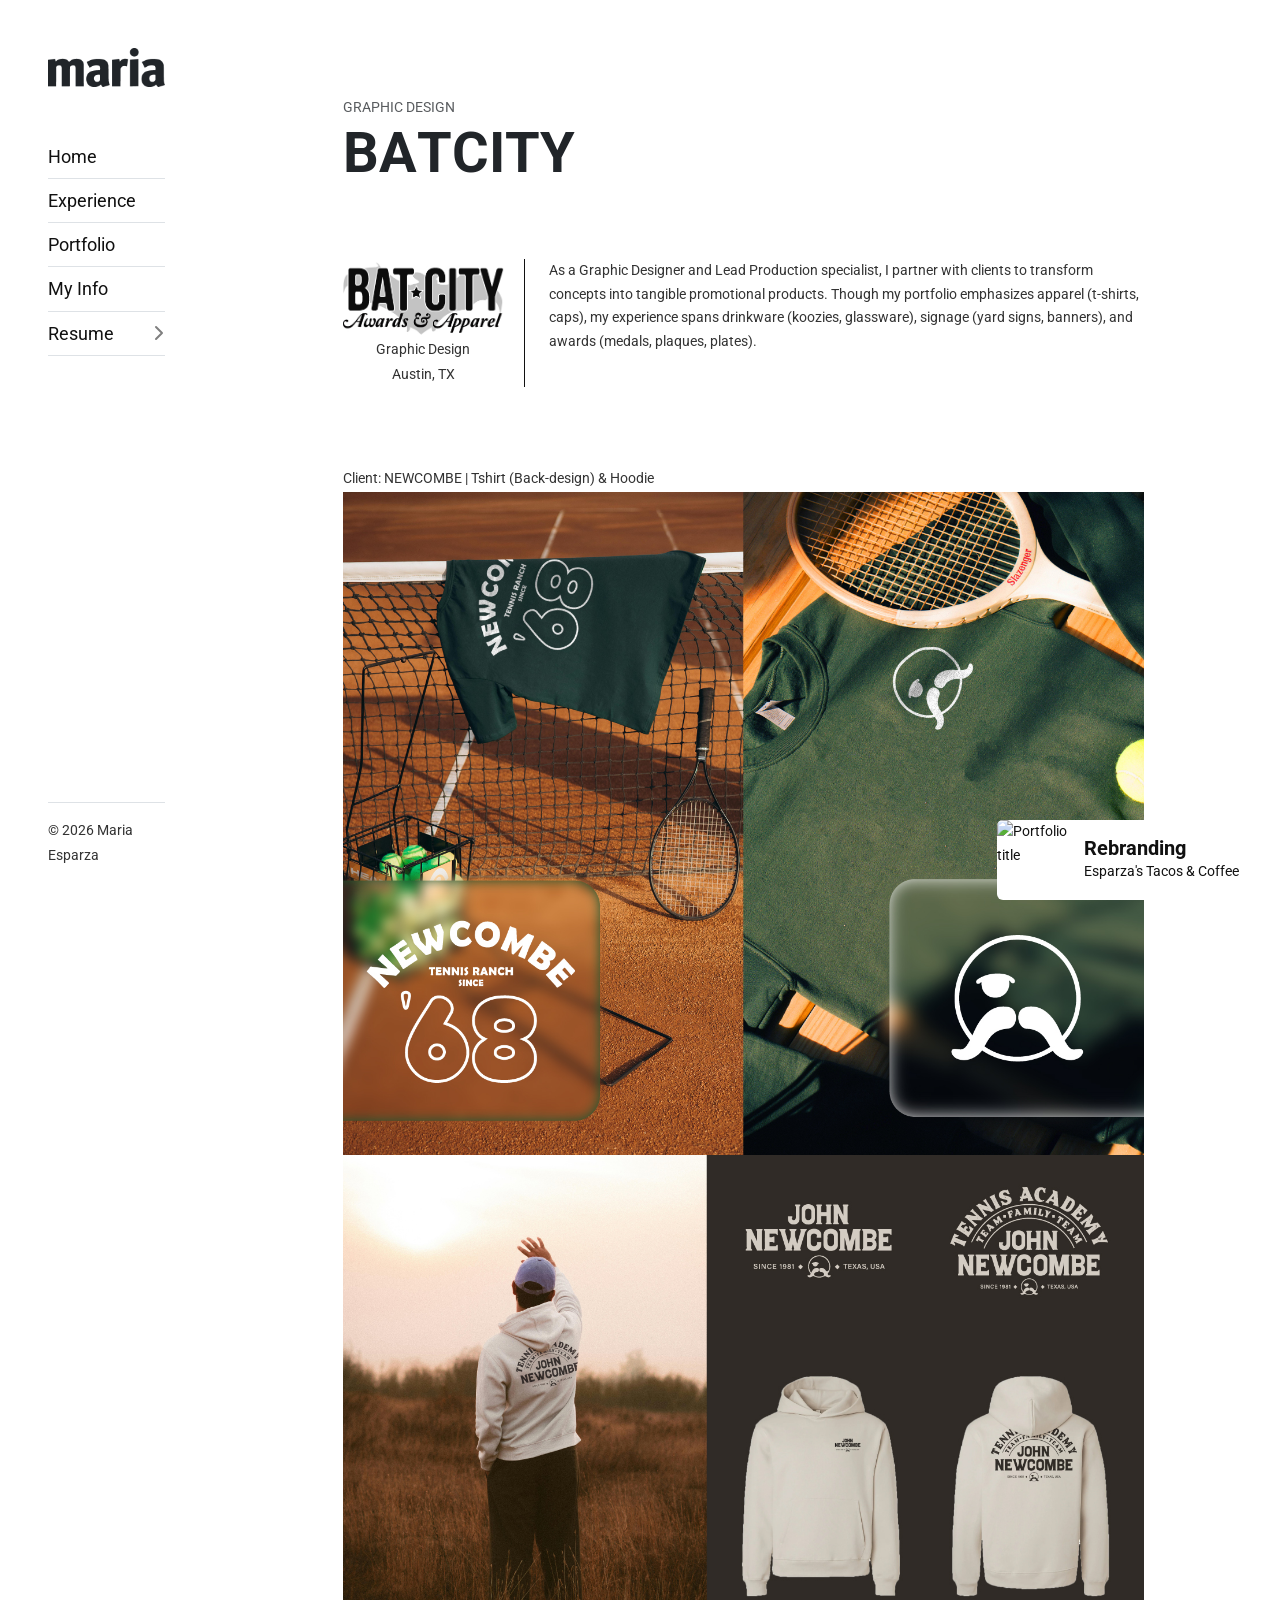
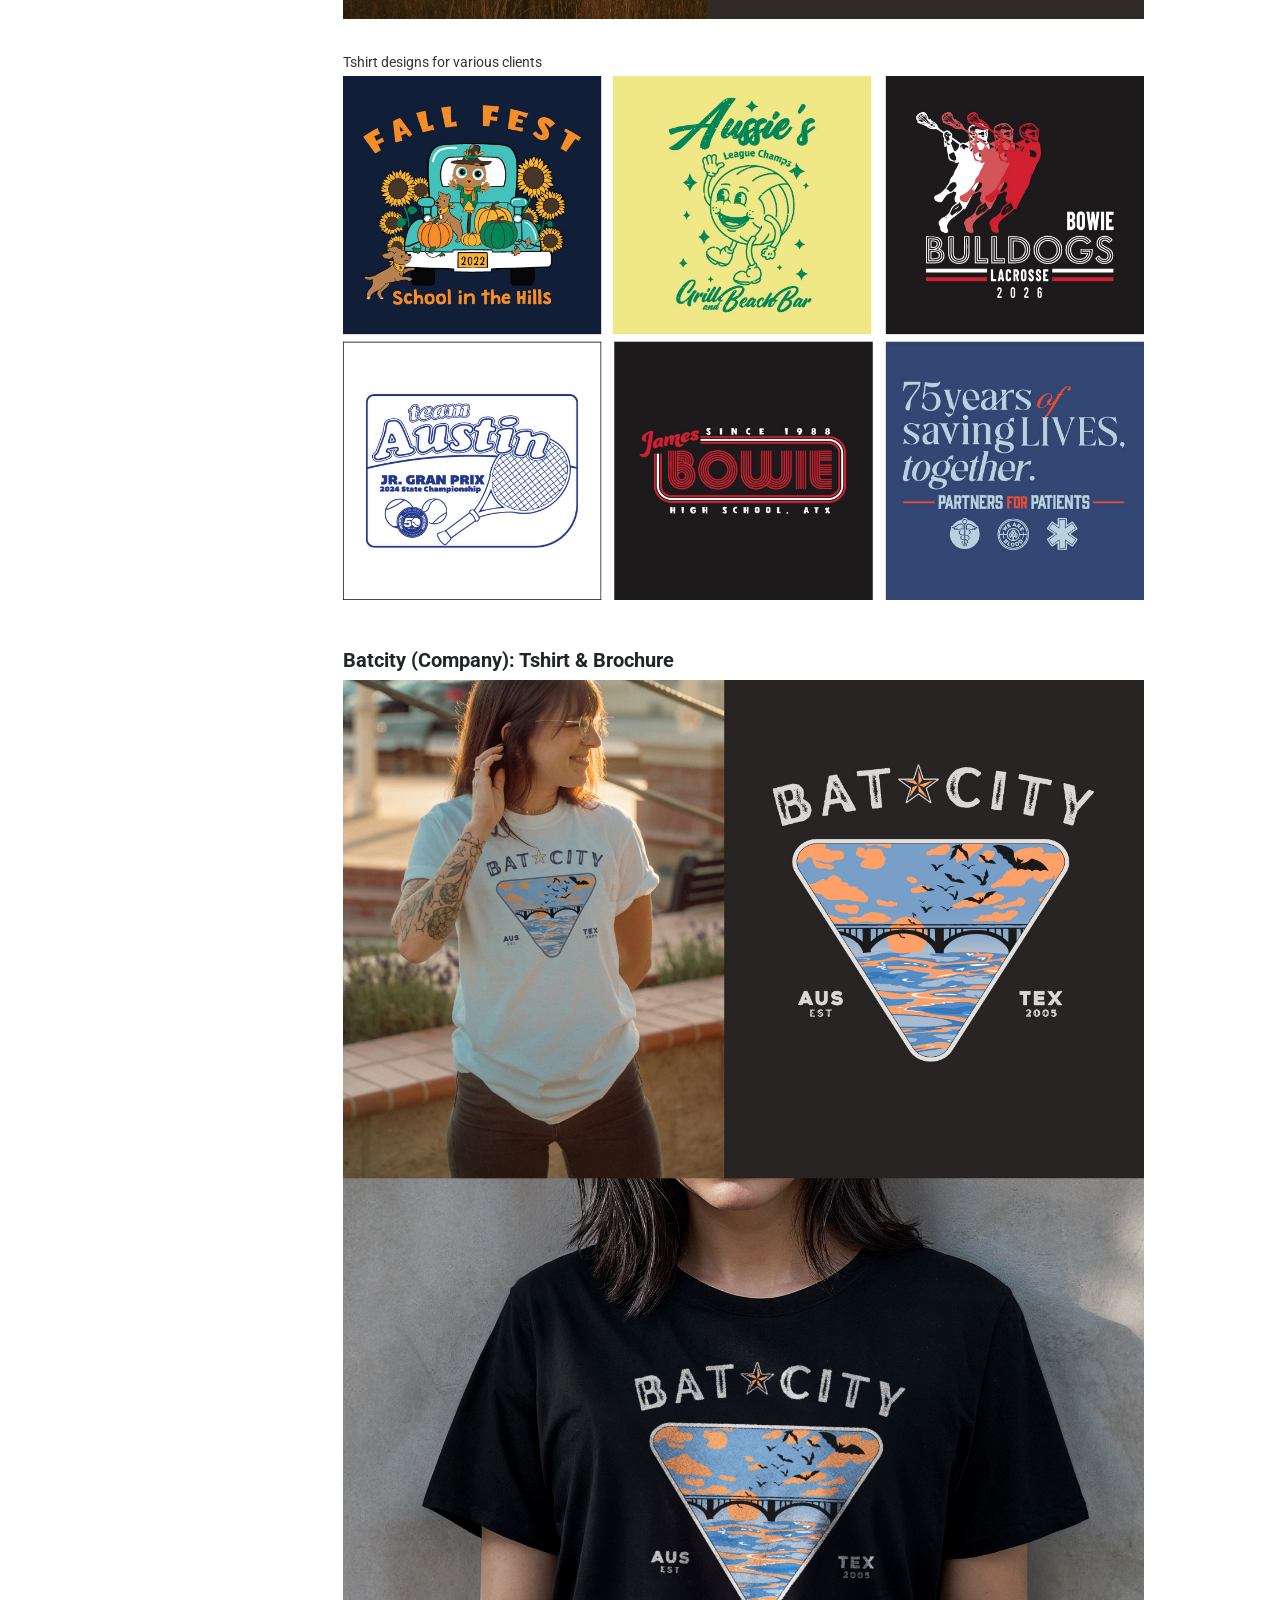
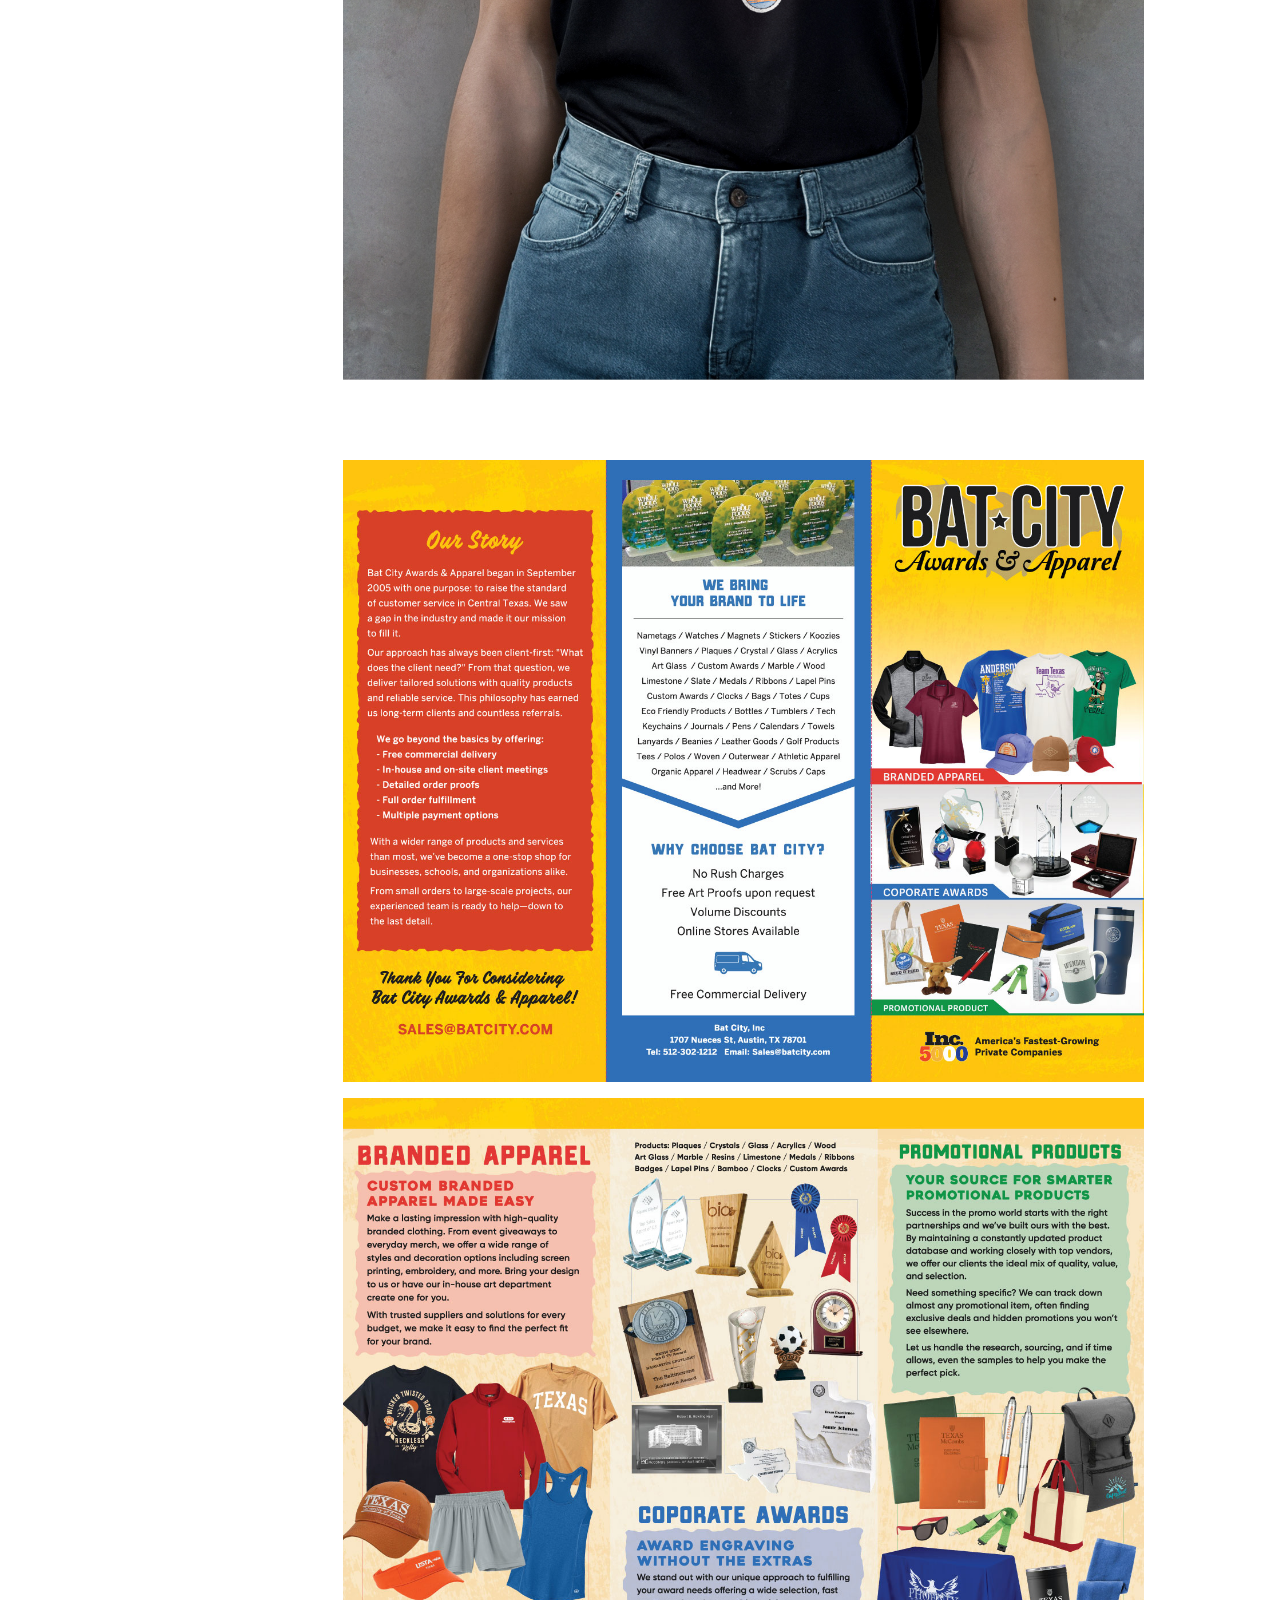
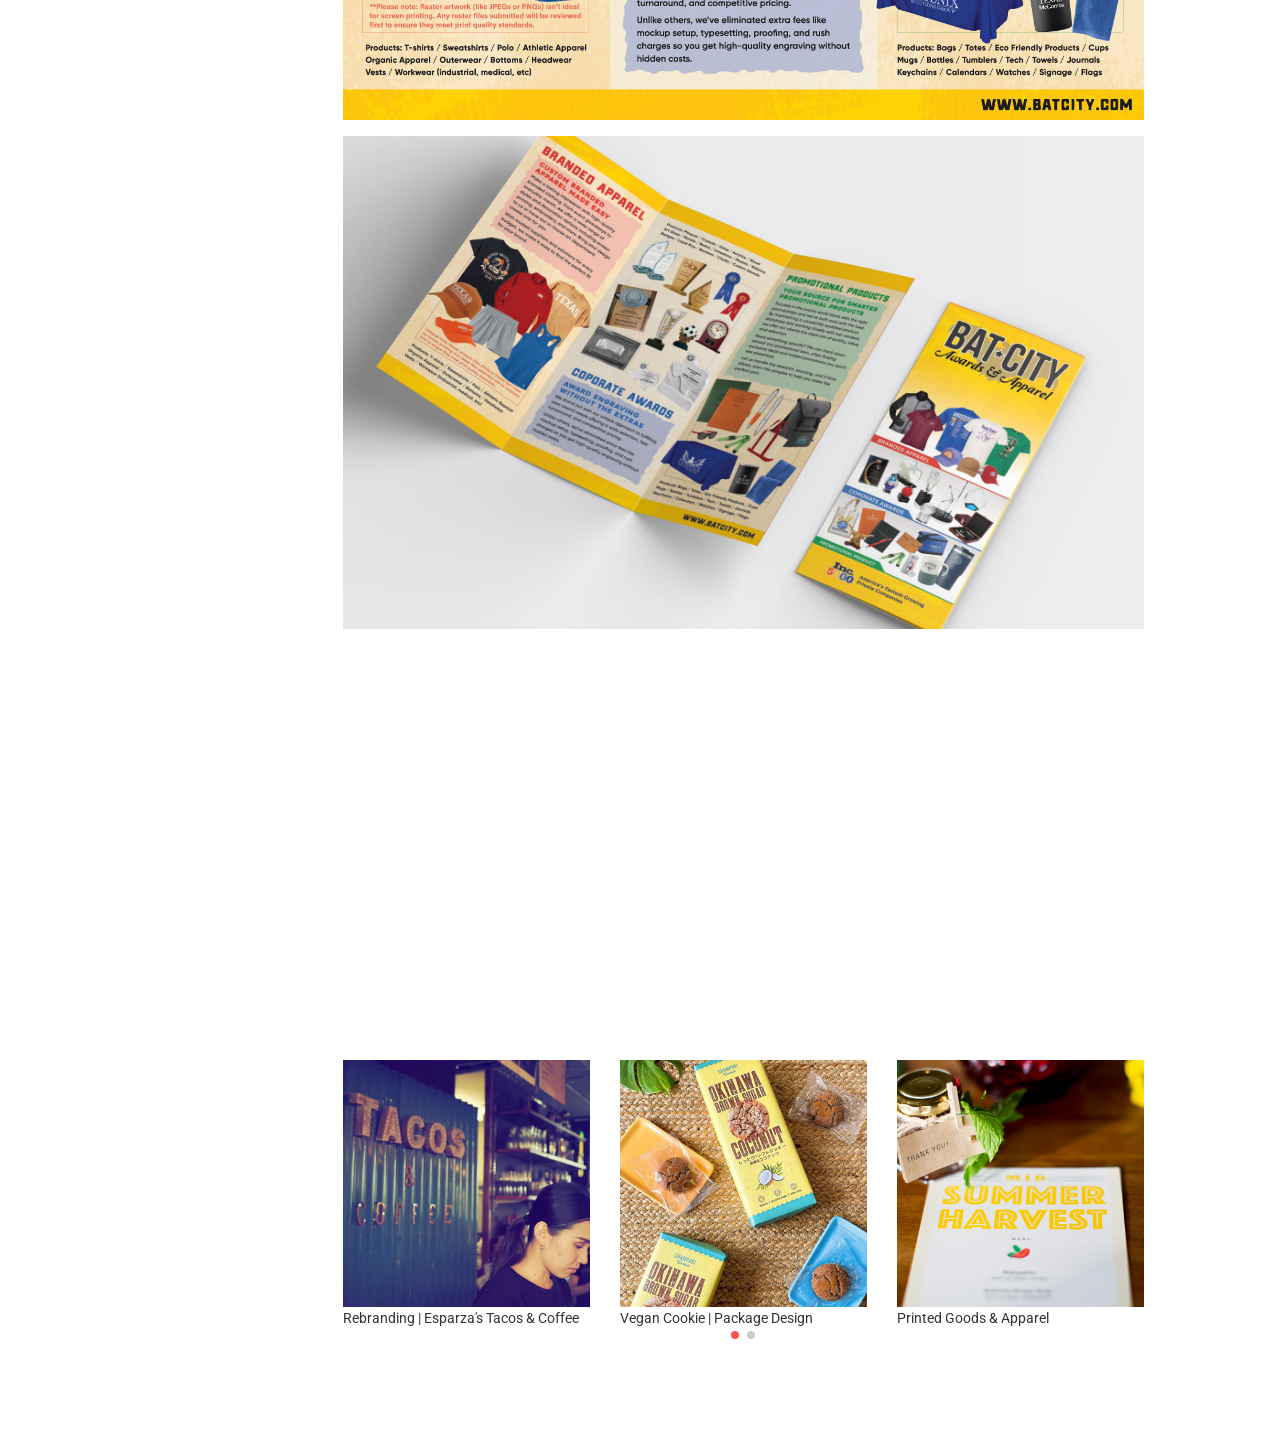
==== commit 9a483f67: "Remove figcaption elements from portfolio section Removed figcaption for Tshirt and Brochure." ====
--- a/batcity-portfolio.html
+++ b/batcity-portfolio.html
@@ -184,11 +184,12 @@
                 <div id="pages-collapse" class="collapse">
                   <ul class="list-unstyled py-3">
 
-                    <li>
-                      <a href="files/MariaGraphics-Resume.docx" download="MariaGraphics-Resume.docx">download (Word) </a>
+
+                     <li>
+                      <a href="files/Maria_Esparza_Resume.docx" download="Maria_Esparza_Resume.docx">download (Word) </a>
                     </li>
                     <li>
-                      <a href="files/MariaGraphics-Resume.pdf" download="MariaGraphics-Resume.pdf">download (Pdf) </a>
+                      <a href="files/Maria_Esparza_Resume.pdf" download="Maria_Esparza_Resume.pdf">download (Pdf) </a>
                     </li>
                     
                   </ul>
@@ -289,7 +290,6 @@
                   <figure>
                     <img src="images/batcity-black-tee.jpg" alt="portfolio" class="img-fluid">
                   </figure>
-                  <figcaption>Tshirt / Batcity </figcaption>
                 </div>
               </div>
             </div>
@@ -300,7 +300,7 @@
                   <figure><img src="images/BatCityBrochure-SideCover.jpg" alt="portfolio" class="img-fluid"></figure>
 					 <figure><img src="images/BatCityBrochure-inside.jpg" alt="portfolio" class="img-fluid"></figure>
 					  <figure><img src="images/batcity-brochure.jpg" alt="portfolio" class="img-fluid"></figure>
-                  <figcaption>Brochure</figcaption>
+                  
                 </div>
               </div>
             </div>
@@ -373,4 +373,4 @@
   <script src="js/script.js"></script>
 </body>
 
-</html>+</html>
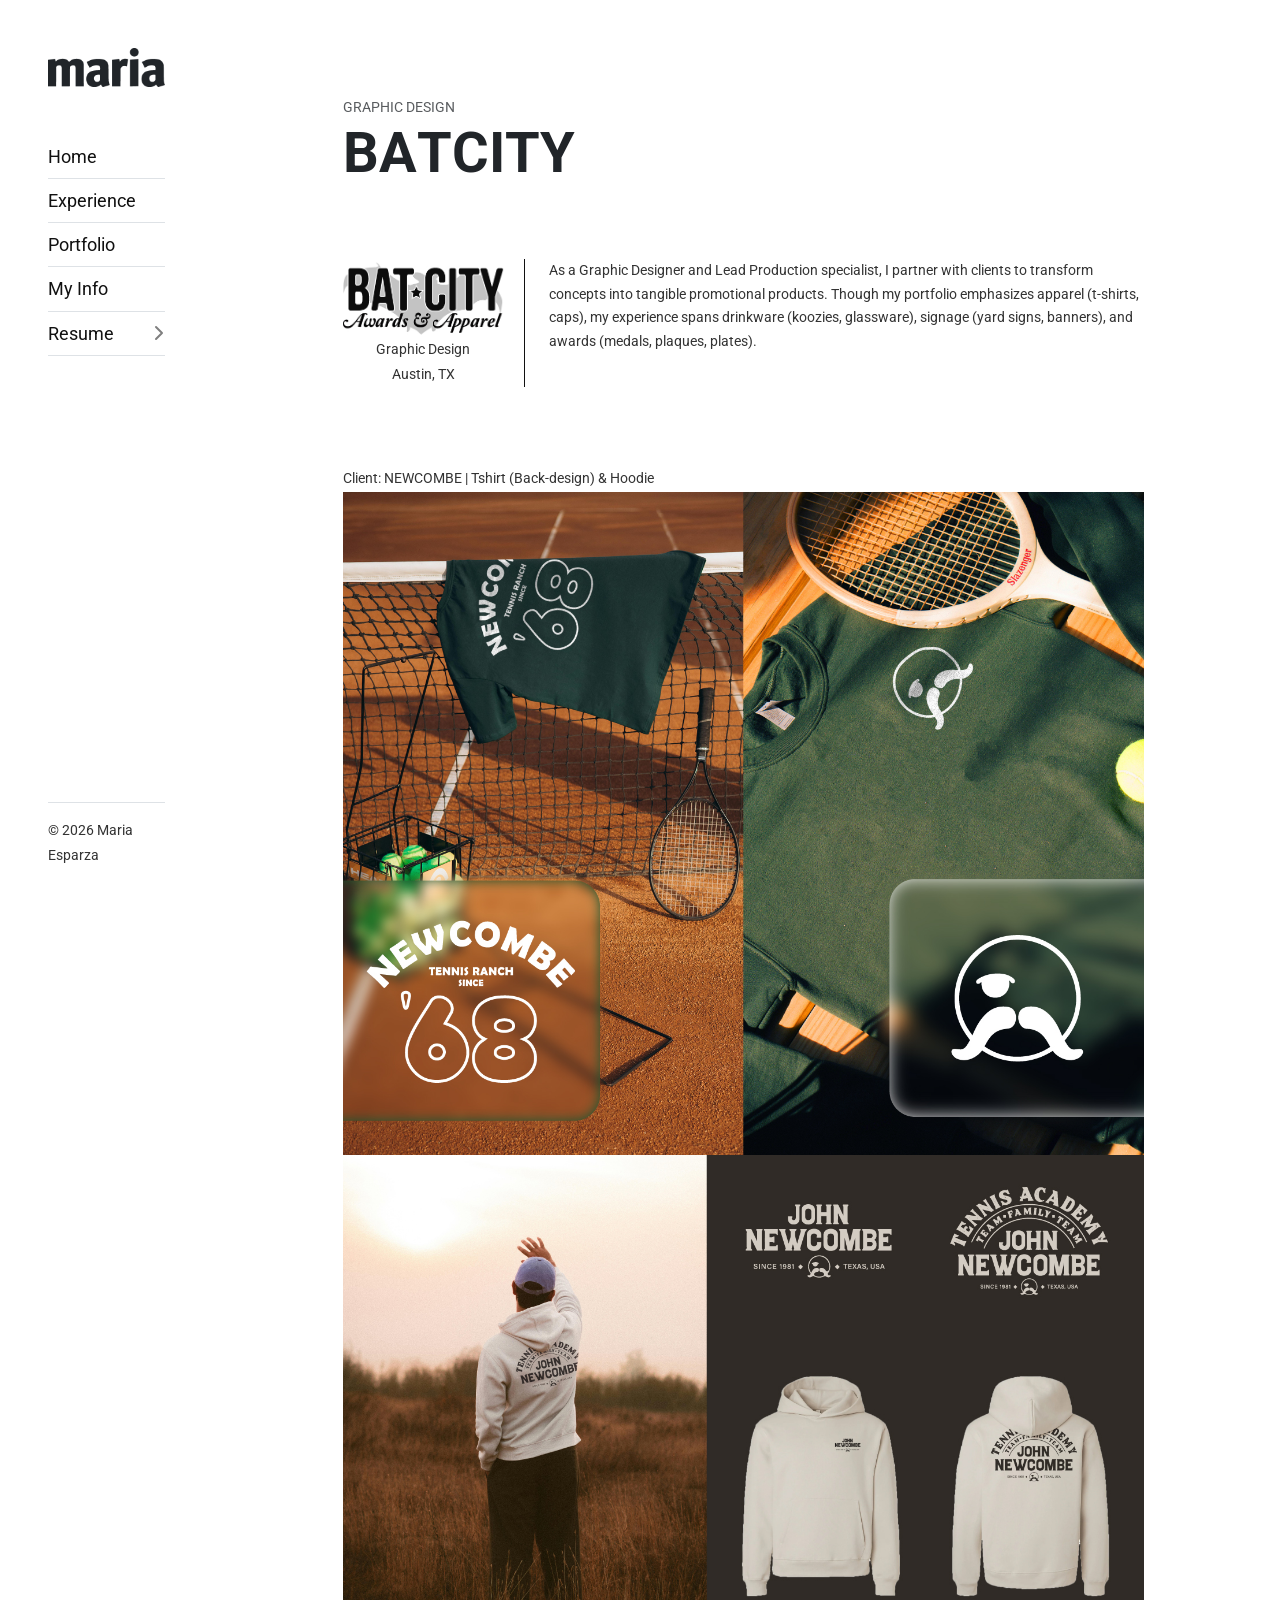
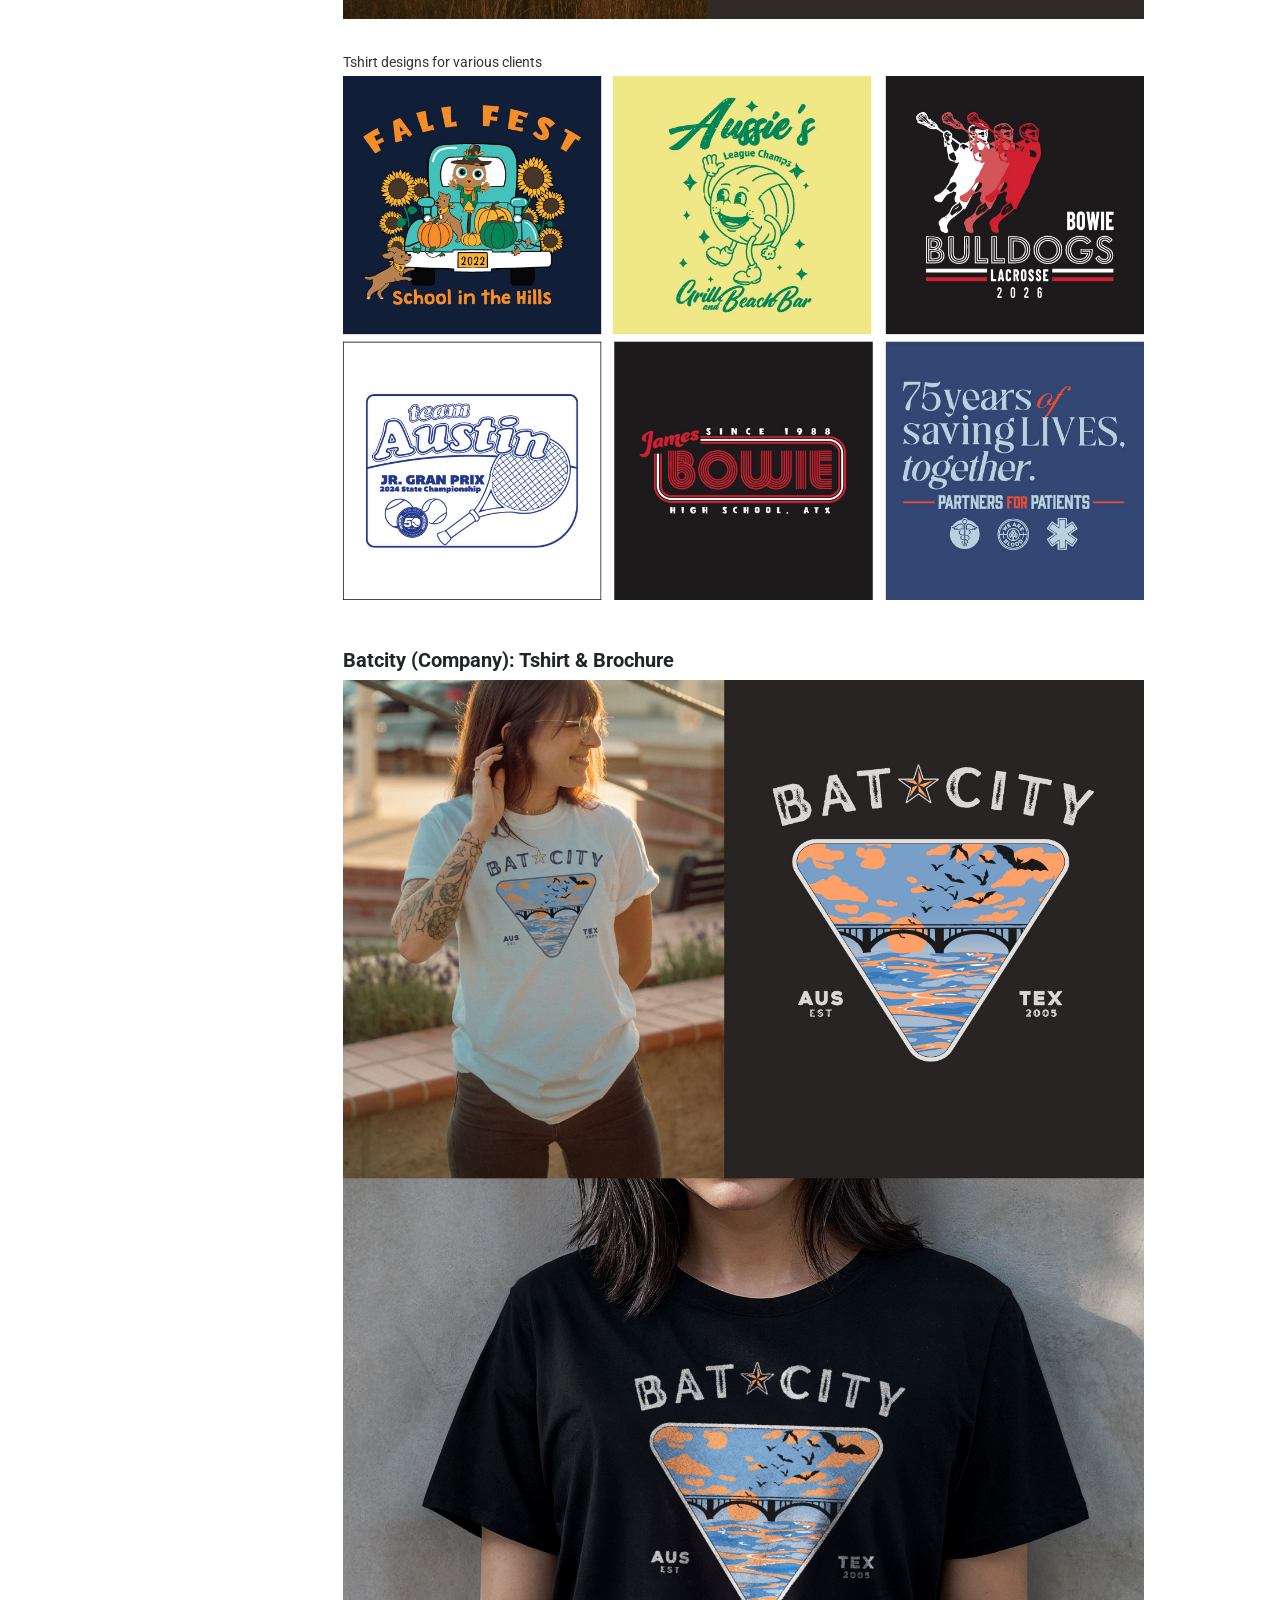
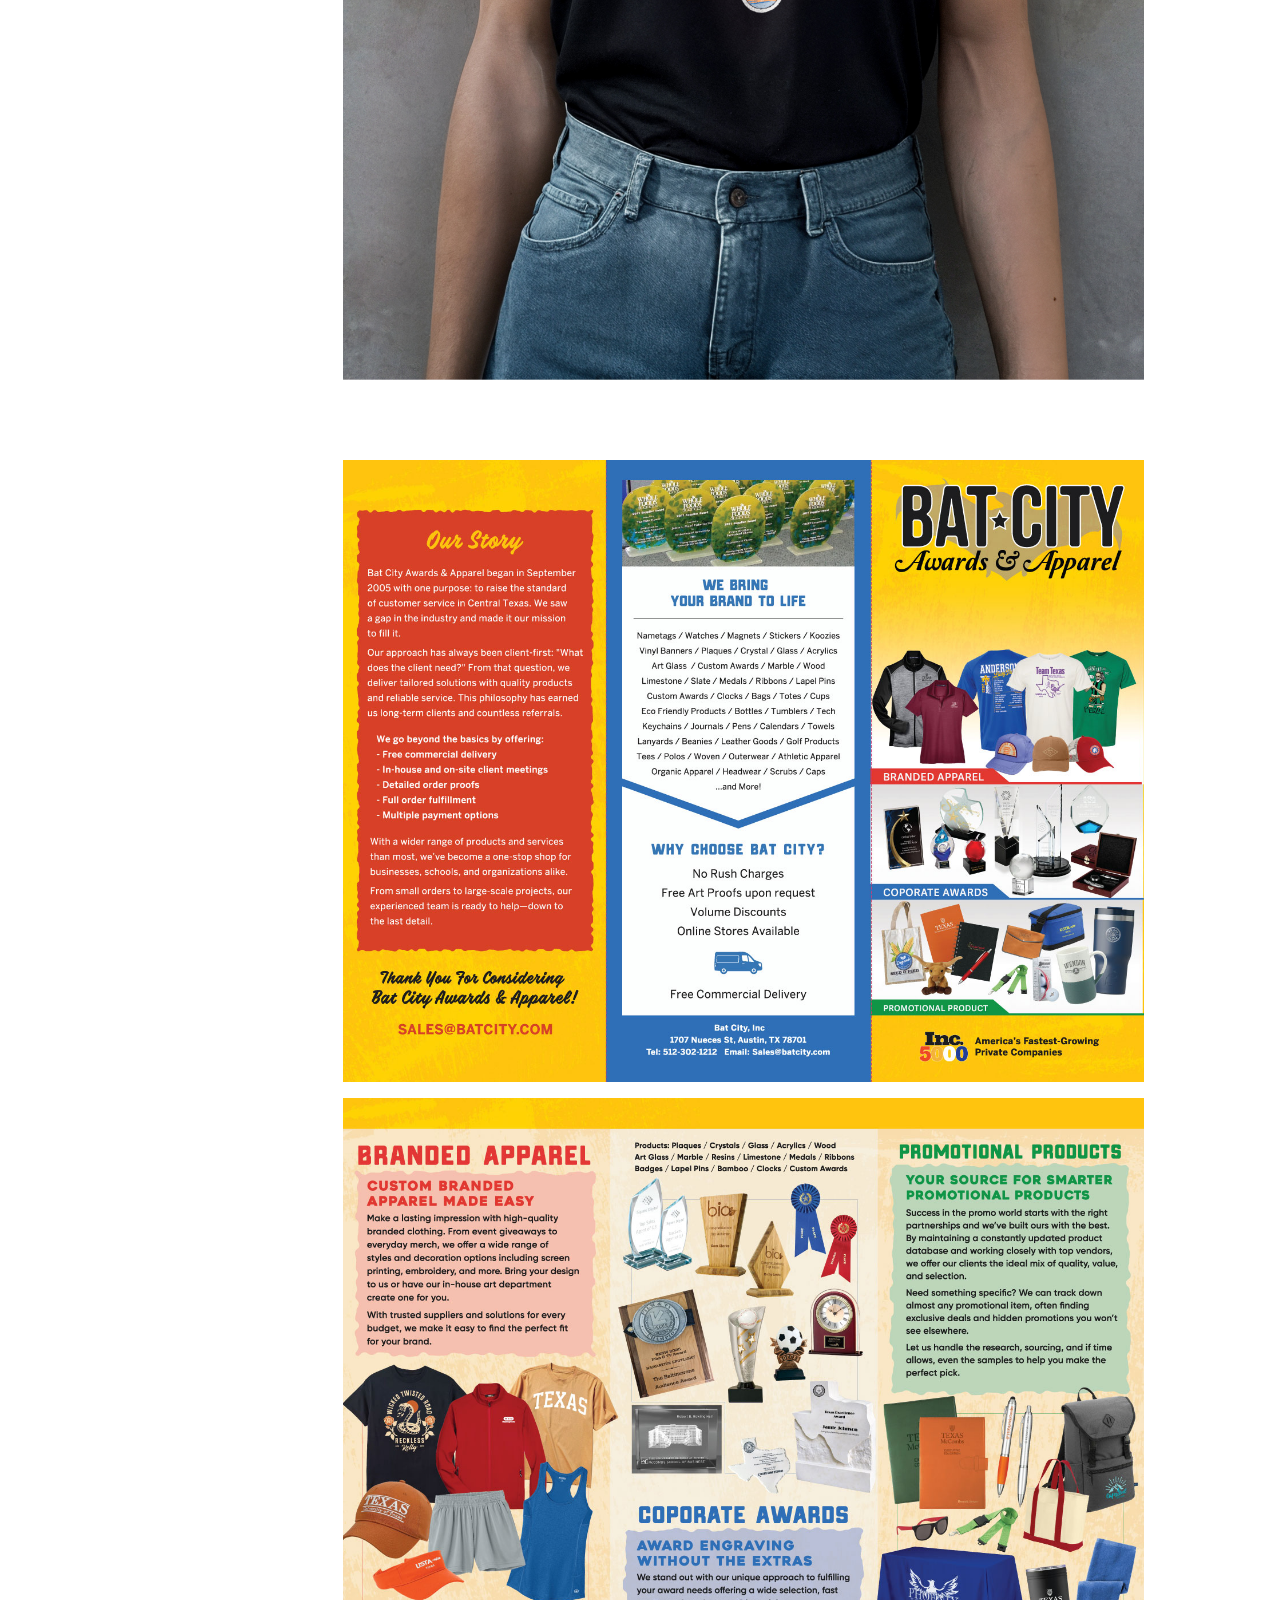
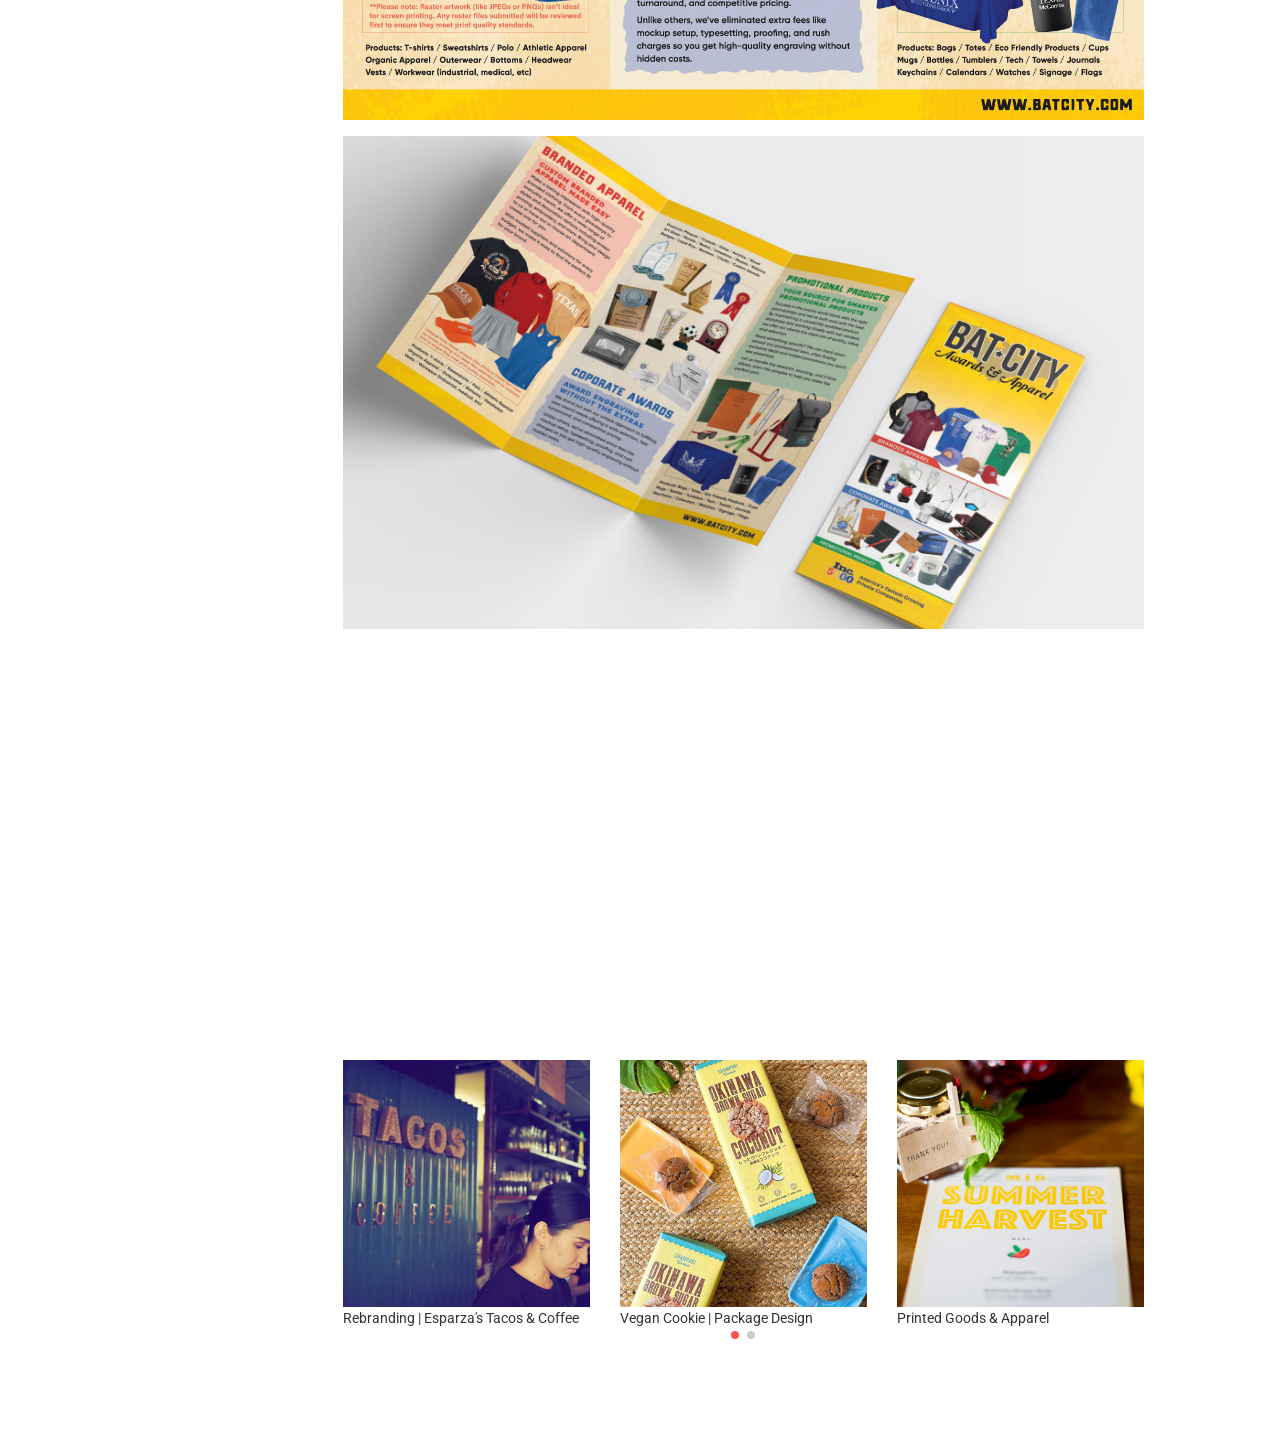
==== commit 6bb84fc9: "Remove portfolio item card from batcity-portfolio.html Removed a card component for a portfolio item" ====
--- a/batcity-portfolio.html
+++ b/batcity-portfolio.html
@@ -206,21 +206,7 @@
 			</div>
 		</header>
 
-    <div class="card border-0 position-fixed bottom-0 end-0" style="max-width: 340px;z-index: 5;">
-      <a href="single-portfolio.html">
-        <div class="row g-0">
-          <div class="col-3">
-            <img src="images/port-item4.jpg" class="img-fluid rounded-start" alt="Portfolio title">
-          </div>
-          <div class="col-9">
-            <div class="card-body">
-              <h5 class="card-title mb-0">Rebranding</h5>
-              <p class="card-text">Esparza's Tacos & Coffee</p>
-            </div>
-          </div>
-        </div>
-      </a>
-    </div>
+
 
     <main class="col-lg-10 offset-lg-2">
       <div class="container">
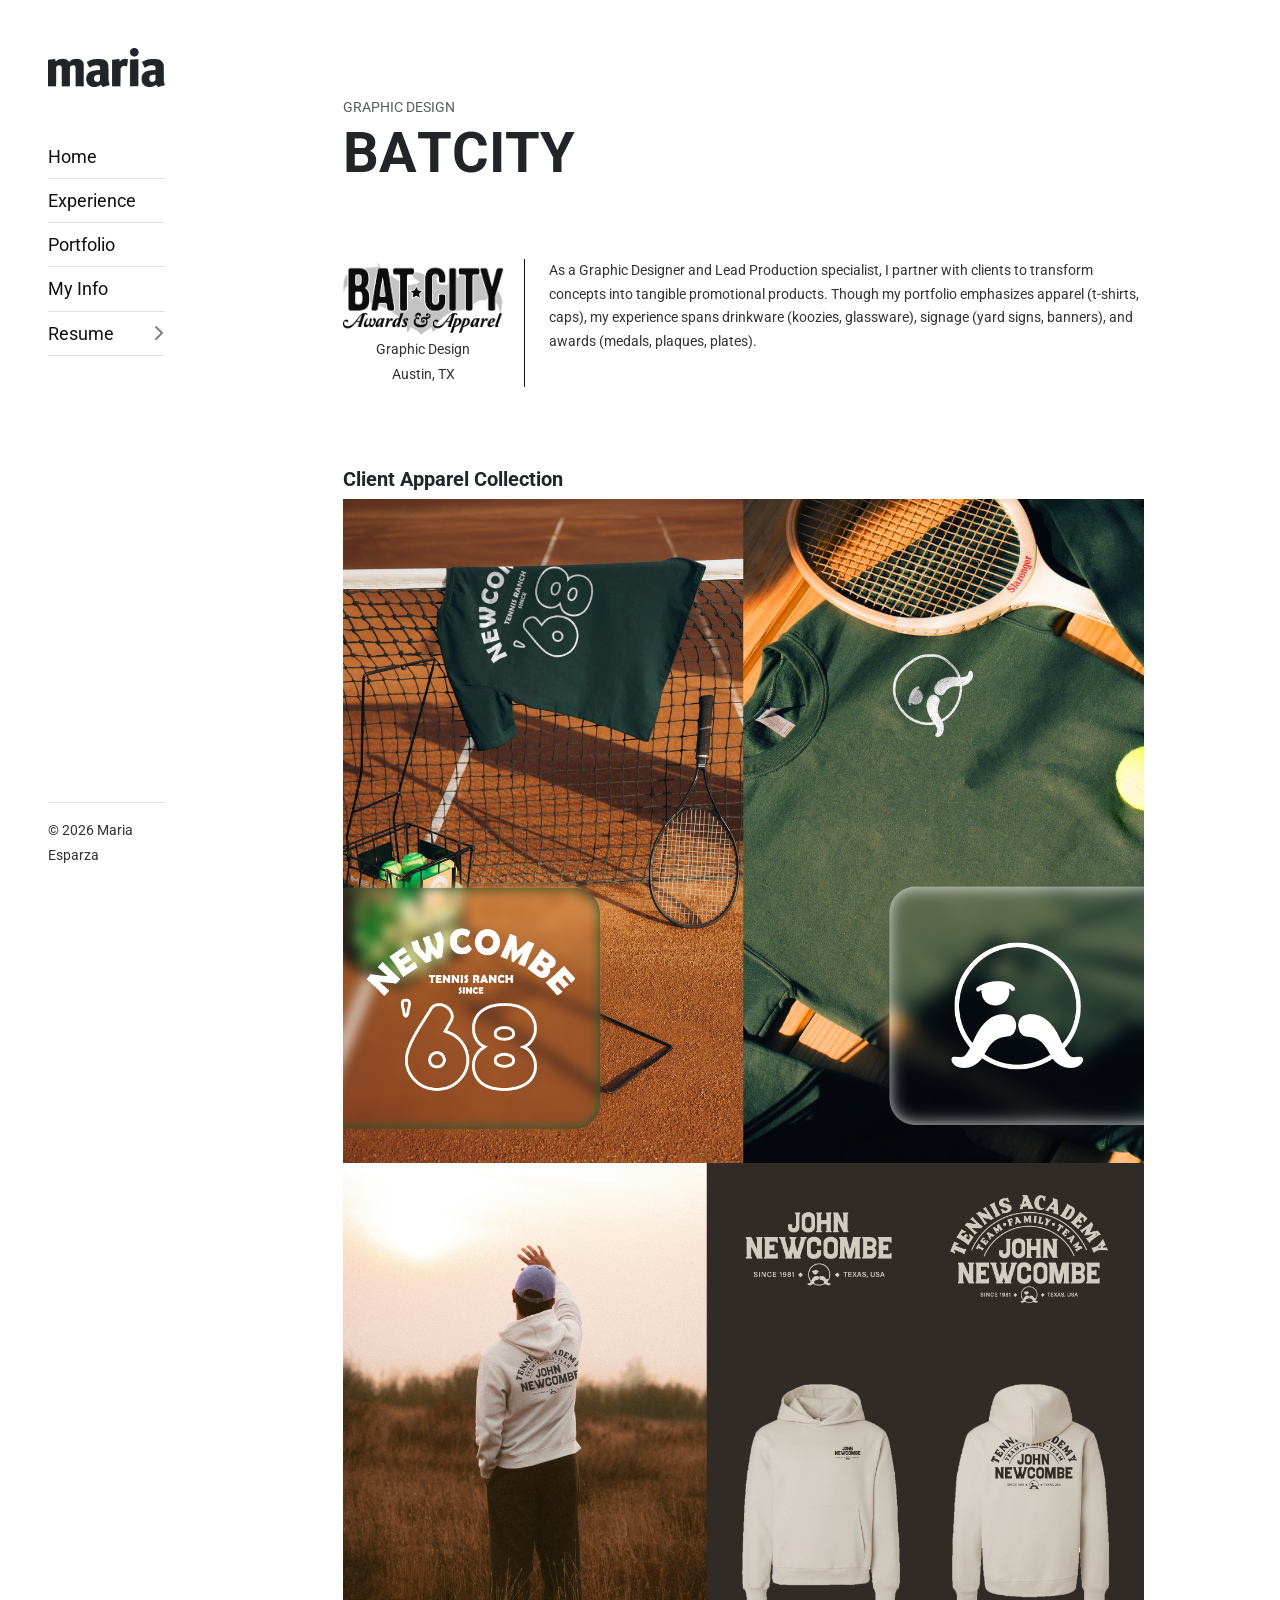
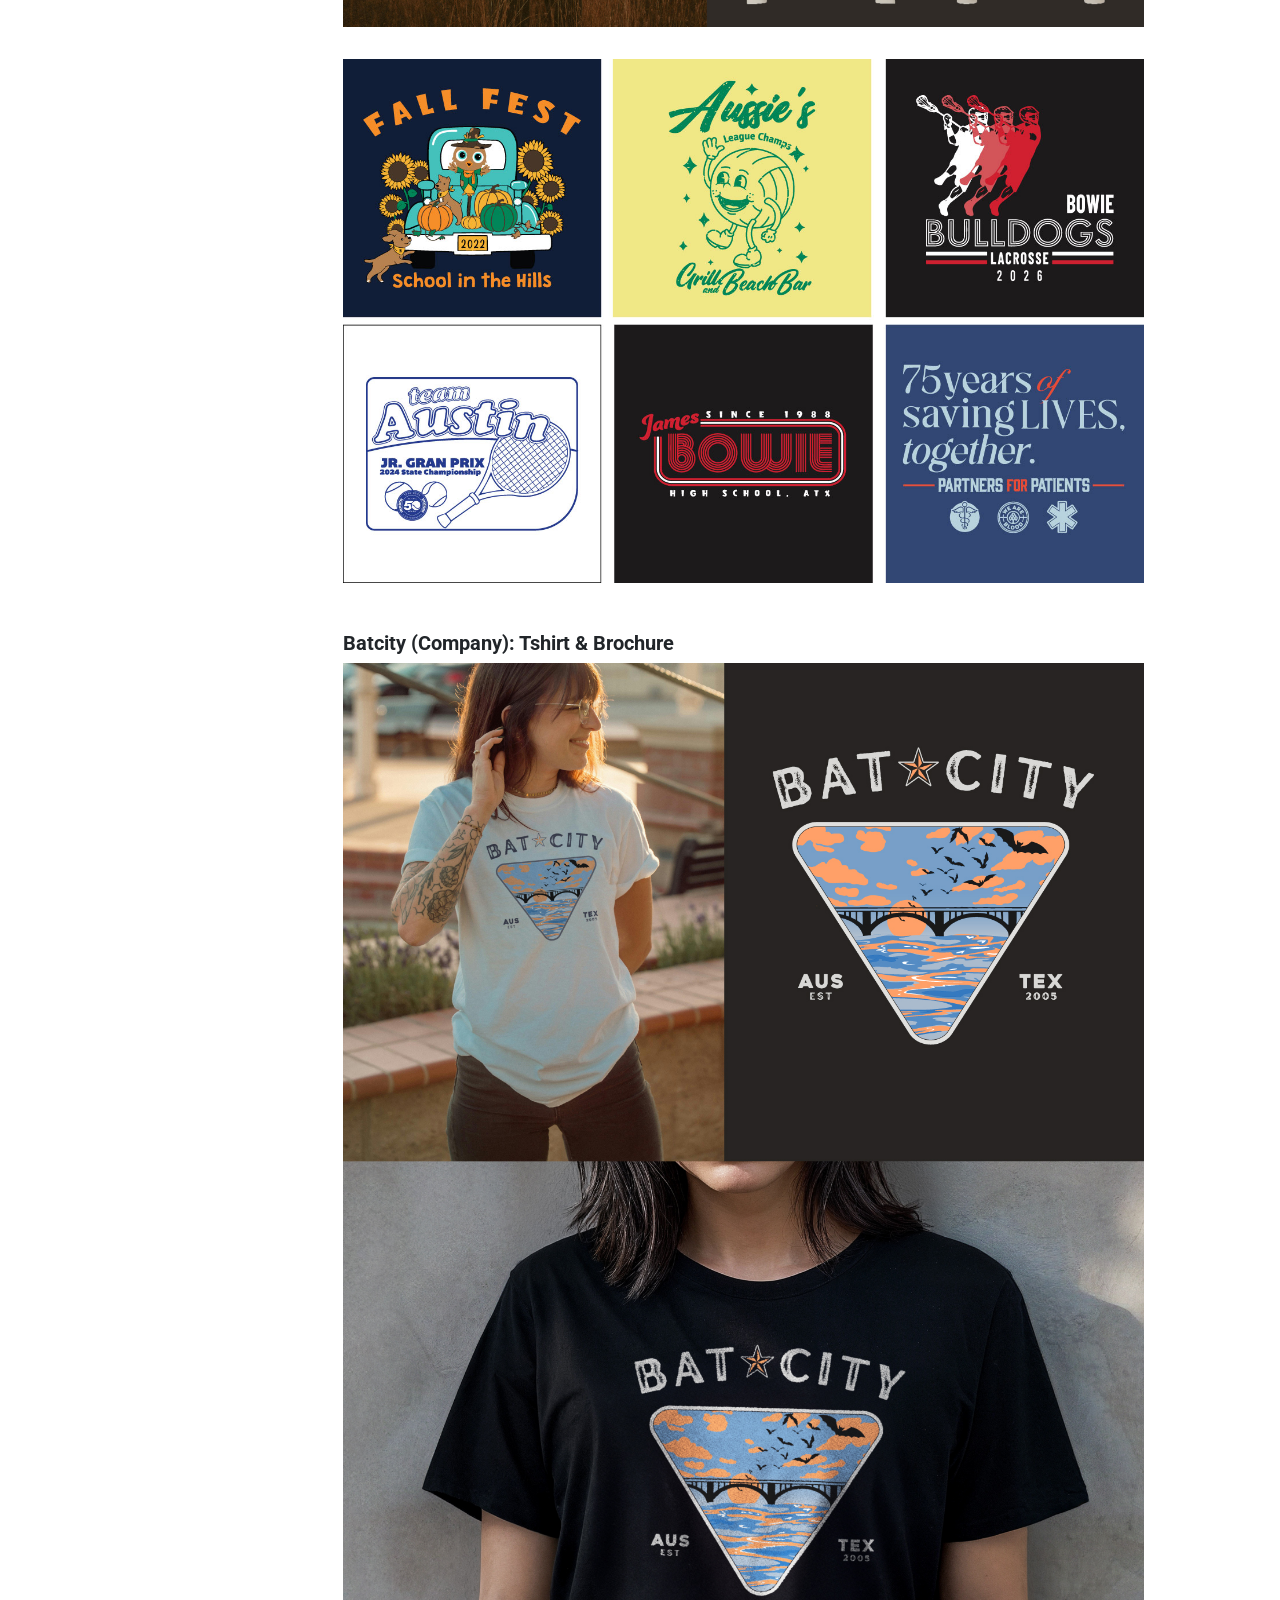
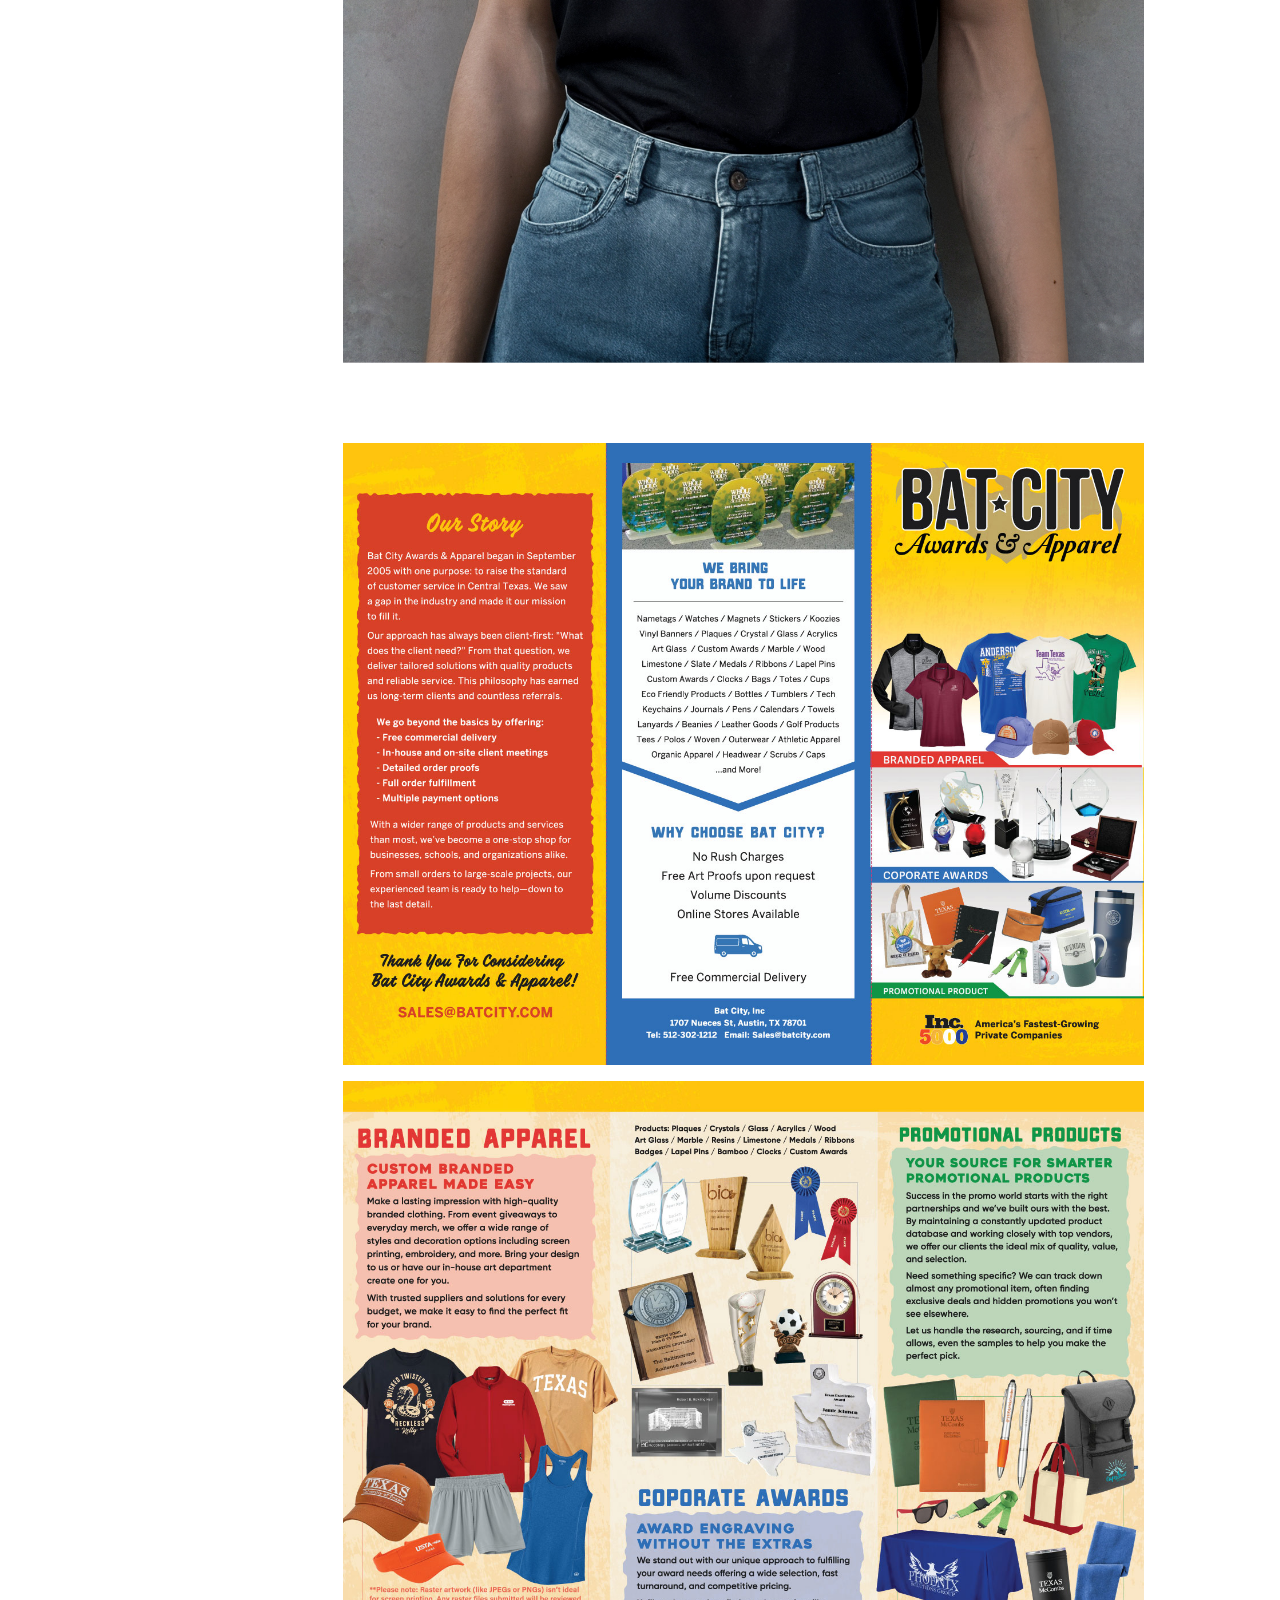
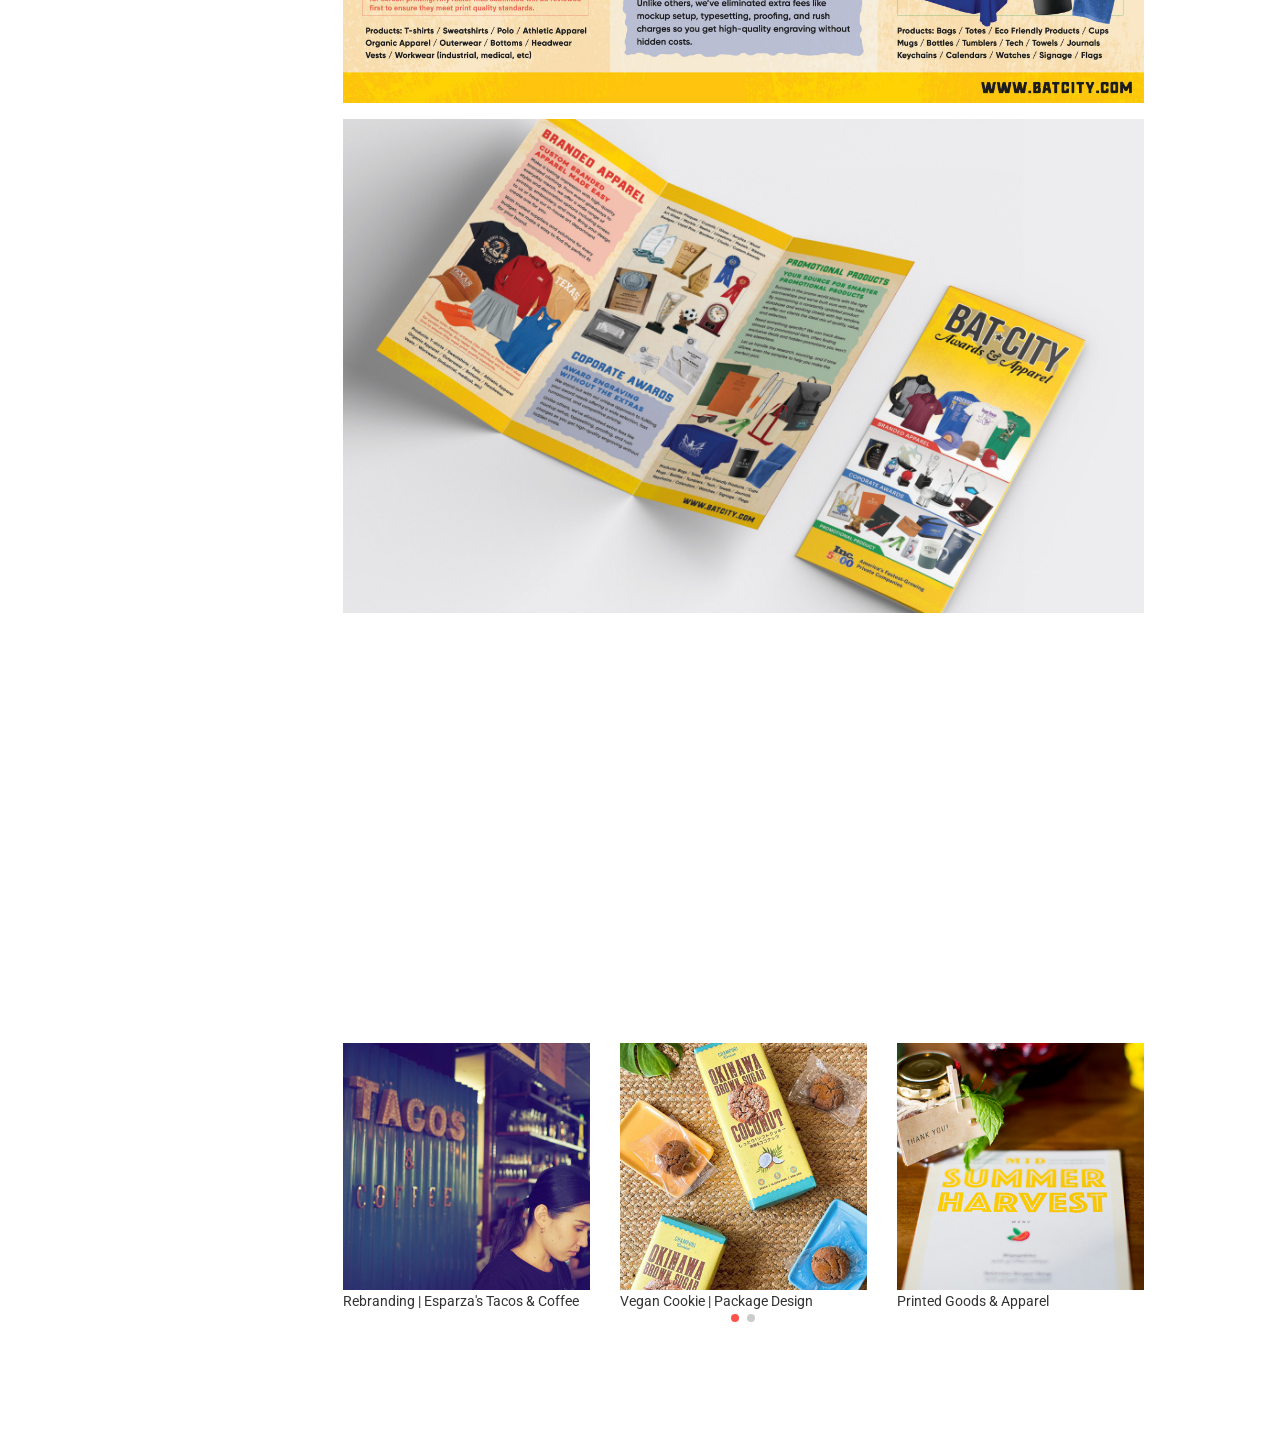
==== commit 21202374: "Add files via upload" ====
--- a/batcity-portfolio.html
+++ b/batcity-portfolio.html
@@ -184,8 +184,7 @@
                 <div id="pages-collapse" class="collapse">
                   <ul class="list-unstyled py-3">
 
-
-                     <li>
+                    <li>
                       <a href="files/Maria_Esparza_Resume.docx" download="Maria_Esparza_Resume.docx">download (Word) </a>
                     </li>
                     <li>
@@ -207,7 +206,6 @@
 		</header>
 
 
-
     <main class="col-lg-10 offset-lg-2">
       <div class="container">
 
@@ -249,7 +247,7 @@
                 <div class="portfolio-image">
 			
                   <figure>
-				 <figcaption>Client: NEWCOMBE | Tshirt (Back-design) & Hoodie </figcaption>
+					     <h5>Client Apparel Collection</h5>
                     <img src="images/Batcity-JNewcombe68.jpg" alt="portfolio" class="img-fluid">
                     <img src="images/Batcity-JNewcombe.jpg" alt="portfolio" class="img-fluid">
                   </figure>
@@ -261,7 +259,6 @@
             <div class="row">
               <div class="col-lg-12">
                 <div class="portfolio-image py-3">
-				<figcaption>Tshirt designs for various clients</figcaption>
                   <figure>
                     <img src="images/Batcity-tshirt-design-collection.jpg" alt="portfolio" class="img-fluid">
                   </figure>
@@ -286,7 +283,7 @@
                   <figure><img src="images/BatCityBrochure-SideCover.jpg" alt="portfolio" class="img-fluid"></figure>
 					 <figure><img src="images/BatCityBrochure-inside.jpg" alt="portfolio" class="img-fluid"></figure>
 					  <figure><img src="images/batcity-brochure.jpg" alt="portfolio" class="img-fluid"></figure>
-                  
+                
                 </div>
               </div>
             </div>
@@ -359,4 +356,4 @@
   <script src="js/script.js"></script>
 </body>
 
-</html>
+</html>
